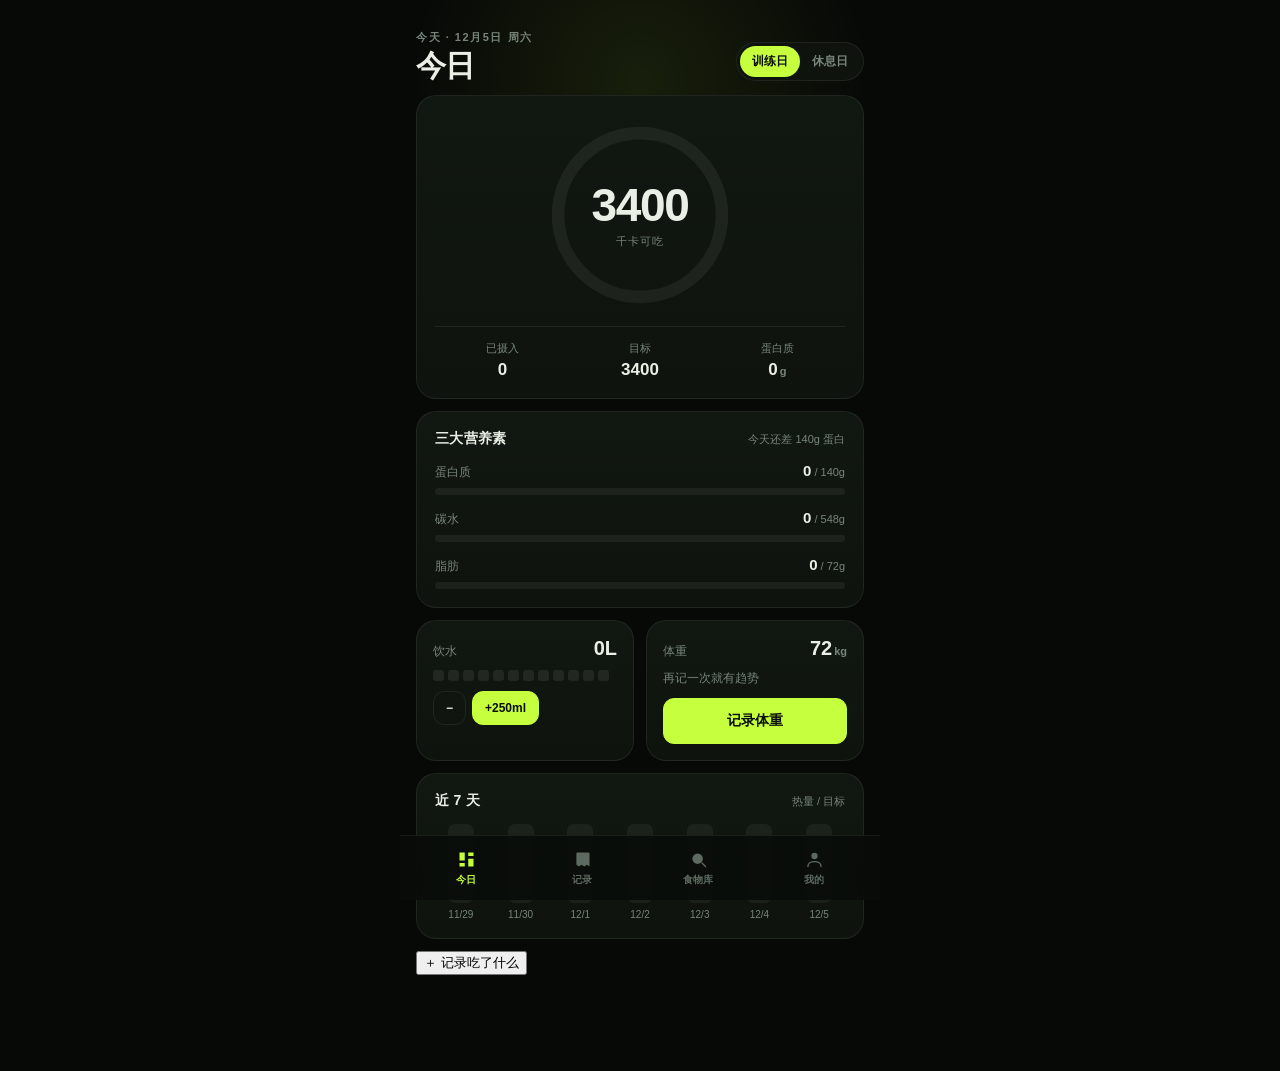
==== index.html @ b550c33a "feat: 饮食模块 v1（本地存储、热量环、食物库、记录、目标、备份）" ====
<!DOCTYPE html>
<html lang="zh-CN">
<head>
<meta charset="utf-8">
<meta name="viewport" content="width=device-width,initial-scale=1,viewport-fit=cover,maximum-scale=1,user-scalable=no">
<meta name="theme-color" content="#0A0C0A">
<meta name="apple-mobile-web-app-capable" content="yes">
<meta name="apple-mobile-web-app-status-bar-style" content="black-translucent">
<meta name="apple-mobile-web-app-title" content="成长系统">
<meta name="format-detection" content="telephone=no">
<title>成长系统 · 饮食</title>
<link rel="manifest" href="manifest.webmanifest">
<link rel="apple-touch-icon" href="icon-192.png">
<link rel="stylesheet" href="styles.css">
</head>
<body>
<div class="app">
  <main id="view" class="view"></main>

  <nav class="tabbar" id="tabbar">
    <button class="tab" data-tab="today">
      <svg viewBox="0 0 24 24"><path d="M4 13h6V4H4v9Zm0 7h6v-4H4v4Zm10 0h6v-9h-6v9Zm0-16v4h6V4h-6Z"/></svg>
      <span>今日</span>
    </button>
    <button class="tab" data-tab="log">
      <svg viewBox="0 0 24 24"><path d="M5 4h14a1 1 0 0 1 1 1v15l-3-2-3 2-3-2-3 2-3-2V5a1 1 0 0 1 1-1Z"/><path d="M8 8h8M8 12h8M8 16h4" class="ln"/></svg>
      <span>记录</span>
    </button>
    <button class="tab" data-tab="foods">
      <svg viewBox="0 0 24 24"><circle cx="11" cy="11" r="6"/><path d="m16 16 4 4" class="ln"/></svg>
      <span>食物库</span>
    </button>
    <button class="tab" data-tab="me">
      <svg viewBox="0 0 24 24"><circle cx="12" cy="8" r="3.6"/><path d="M4.5 20c0-3.6 3.4-5.6 7.5-5.6s7.5 2 7.5 5.6" class="ln"/></svg>
      <span>我的</span>
    </button>
  </nav>
</div>

<div class="sheet-mask" id="mask" hidden></div>
<div class="sheet" id="sheet" hidden></div>
<div class="toast" id="toast" hidden></div>

<script src="foods.js"></script>
<script src="app.js"></script>
</body>
</html>
---- styles.css ----
:root {
  --bg: #070907;
  --bg2: #0C100C;
  --card: #111711;
  --card2: #0E130E;
  --line: rgba(255, 255, 255, 0.07);
  --lime: #C6FF3D;
  --lime-dim: rgba(198, 255, 61, 0.14);
  --blue: #4DA6FF;
  --orange: #FF7A45;
  --text: #E9EFE4;
  --dim: #78857A;
  --radius: 20px;
}

* { box-sizing: border-box; -webkit-tap-highlight-color: transparent; }

html, body {
  margin: 0;
  padding: 0;
  background: var(--bg);
  color: var(--text);
  font-family: -apple-system, BlinkMacSystemFont, "PingFang SC", "HarmonyOS Sans SC", "Microsoft YaHei", sans-serif;
  -webkit-font-smoothing: antialiased;
  overscroll-behavior-y: none;
  overflow-x: hidden;
}

body::before {
  content: "";
  position: fixed;
  top: -20%;
  left: 50%;
  width: 520px;
  height: 520px;
  transform: translateX(-50%);
  background: radial-gradient(circle, rgba(198, 255, 61, 0.09), transparent 65%);
  pointer-events: none;
  z-index: 0;
}

.app {
  max-width: 480px;
  margin: 0 auto;
  padding: 0 16px calc(96px + env(safe-area-inset-bottom));
  position: relative;
  z-index: 1;
}

/* ---------- 顶栏 ---------- */
.topbar {
  display: flex;
  align-items: flex-end;
  justify-content: space-between;
  gap: 12px;
  padding: calc(22px + env(safe-area-inset-top)) 0 14px;
}

.eyebrow {
  font-size: 11px;
  letter-spacing: 0.14em;
  color: var(--dim);
  margin-bottom: 6px;
  font-weight: 600;
}

.topbar h1 {
  margin: 0;
  font-size: 30px;
  font-weight: 800;
  letter-spacing: -0.02em;
  line-height: 1;
}

.seg {
  display: flex;
  background: var(--card2);
  border: 1px solid var(--line);
  border-radius: 999px;
  padding: 3px;
}

.seg button {
  border: 0;
  background: transparent;
  color: var(--dim);
  font-size: 12px;
  font-weight: 700;
  padding: 7px 12px;
  border-radius: 999px;
  font-family: inherit;
}

.seg button.on {
  background: var(--lime);
  color: #0A0D0A;
}

.datenav { display: flex; gap: 6px; }

.datenav button {
  width: 34px;
  height: 34px;
  border-radius: 12px;
  border: 1px solid var(--line);
  background: var(--card2);
  color: var(--text);
  font-size: 15px;
  font-family: inherit;
}

/* ---------- 卡片 ---------- */
.card {
  background: linear-gradient(180deg, var(--card), var(--card2));
  border: 1px solid var(--line);
  border-radius: var(--radius);
  padding: 18px;
  margin-bottom: 12px;
}

.card-head {
  display: flex;
  align-items: baseline;
  justify-content: space-between;
  margin-bottom: 14px;
}

.card-head h2 {
  margin: 0;
  font-size: 14px;
  font-weight: 700;
  letter-spacing: 0.02em;
}

.hint { font-size: 11px; color: var(--dim); }

/* ---------- 热量环 ---------- */
.hero { padding: 8px 18px 18px; }

.ring-wrap {
  position: relative;
  width: 210px;
  height: 210px;
  margin: 6px auto 4px;
}

.ring { width: 100%; height: 100%; transform: rotate(-90deg); }

.ring-bg {
  fill: none;
  stroke: rgba(255, 255, 255, 0.06);
  stroke-width: 12;
}

.ring-fg {
  fill: none;
  stroke: var(--lime);
  stroke-width: 12;
  stroke-linecap: round;
  transition: stroke-dashoffset 0.7s cubic-bezier(0.2, 0.8, 0.2, 1);
  filter: drop-shadow(0 0 10px rgba(198, 255, 61, 0.35));
}

.ring-fg.over { stroke: var(--orange); filter: drop-shadow(0 0 10px rgba(255, 122, 69, 0.35)); }

.ring-center {
  position: absolute;
  inset: 0;
  display: flex;
  flex-direction: column;
  align-items: center;
  justify-content: center;
}

.ring-num {
  font-size: 46px;
  font-weight: 800;
  letter-spacing: -0.03em;
  line-height: 1;
  font-variant-numeric: tabular-nums;
}

.ring-label {
  font-size: 11px;
  color: var(--dim);
  margin-top: 6px;
  letter-spacing: 0.08em;
}

.hero-meta {
  display: flex;
  justify-content: space-around;
  border-top: 1px solid var(--line);
  padding-top: 14px;
  margin-top: 6px;
}

.hero-meta > div { text-align: center; }

.hero-meta span {
  display: block;
  font-size: 11px;
  color: var(--dim);
  margin-bottom: 4px;
}

.hero-meta b {
  font-size: 17px;
  font-weight: 700;
  font-variant-numeric: tabular-nums;
}

.hero-meta i { font-style: normal; font-size: 11px; color: var(--dim); margin-left: 2px; }

/* ---------- 营养素条 ---------- */
.macro { margin-bottom: 14px; }
.macro:last-child { margin-bottom: 0; }

.macro-top {
  display: flex;
  justify-content: space-between;
  align-items: baseline;
  margin-bottom: 7px;
}

.macro-name { font-size: 12px; color: var(--dim); }

.macro-val b { font-size: 15px; font-variant-numeric: tabular-nums; }
.macro-val i { font-style: normal; font-size: 11px; color: var(--dim); margin-left: 3px; }

.track {
  height: 7px;
  border-radius: 999px;
  background: rgba(255, 255, 255, 0.06);
  overflow: hidden;
}

.track span {
  display: block;
  height: 100%;
  border-radius: 999px;
  transition: width 0.6s cubic-bezier(0.2, 0.8, 0.2, 1);
}

/* ---------- 双列小卡 ---------- */
.grid2 {
  display: grid;
  grid-template-columns: 1fr 1fr;
  gap: 12px;
  margin-bottom: 12px;
}

.mini { margin-bottom: 0; padding: 16px; }

.mini-head {
  display: flex;
  align-items: baseline;
  justify-content: space-between;
  margin-bottom: 10px;
}

.mini-head span { font-size: 12px; color: var(--dim); }
.mini-head b { font-size: 20px; font-weight: 800; font-variant-numeric: tabular-nums; }
.mini-head i { font-style: normal; font-size: 11px; color: var(--dim); margin-left: 2px; }

.cups { display: flex; flex-wrap: wrap; gap: 4px; margin-bottom: 10px; }

.cup {
  width: 11px;
  height: 11px;
  border-radius: 3px;
  background: rgba(255, 255, 255, 0.08);
}

.cup.on { background: var(--blue); box-shadow: 0 0 8px rgba(77, 166, 255, 0.5); }

.mini-sub { font-size: 12px; margin-bottom: 10px; min-height: 18px; }
.mini-sub .up { color: var(--lime); }
.mini-sub .down { color: var(--orange); }
.dim { color: var(--dim); }

.mini-actions { display: flex; gap: 6px; }

.ghost, .solid {
  border-radius: 11px;
  font-family: inherit;
  font-size: 12px;
  font-weight: 700;
  padding: 9px 12px;
  border: 1px solid var(--line);
  background: transparent;
  color: var(--text);
}

.solid { background: var(--lime); color: #0A0D0A; border-color: var(--lime); }
.solid.full { width: 100%; padding: 13px; font-size: 14px; }
.solid.big { padding: 16px; font-size: 15px; margin-top: 14px; }
.ghost.small { font-size: 11px; padding: 7px 10px; }
.ghost:active, .solid:active { opacity: 0.7; }

/* ---------- 7 天柱 ---------- */
.bars {
  display: flex;
  align-items: flex-end;
  justify-content: space-between;
  height: 96px;
  gap: 8px;
}

.barcol { flex: 1; display: flex; flex-direction: column; align-items: center; height: 100%; }

.barcol-track {
  flex: 1;
  width: 100%;
  max-width: 26px;
  background: rgba(255, 255, 255, 0.05);
  border-radius: 7px;
  display: flex;
  align-items: flex-end;
  overflow: hidden;
}

.barcol-track span {
  width: 100%;
  background: linear-gradient(180deg, var(--lime), rgba(198, 255, 61, 0.35));
  border-radius: 7px;
}

.barcol-lb { font-size: 10px; color: var(--dim); margin-top: 6px; }

/* ---------- 记录 ---------- */
.strip {
  display: flex;
  background: var(--card2);
  border: 1px solid var(--line);
  border-radius: 16px;
  padding: 12px 0;
  margin-bottom: 12px;
}

.strip > div { flex: 1; text-align: center; border-right: 1px solid var(--line); }
.strip > div:last-child { border: 0; }
.strip span { display: block; font-size: 10px; color: var(--dim); margin-bottom: 4px; letter-spacing: 0.06em; }
.strip b { font-size: 15px; font-weight: 700; font-variant-numeric: tabular-nums; }
.strip i { font-style: normal; font-size: 10px; color: var(--dim); margin-left: 2px; }

.meal { padding: 16px; }

.meal-head {
  display: flex;
  align-items: center;
  justify-content: space-between;
  margin-bottom: 10px;
}

.meal-t { font-size: 14px; font-weight: 700; display: flex; align-items: center; gap: 8px; }

.micon {
  width: 24px;
  height: 24px;
  display: grid;
  place-items: center;
  border-radius: 8px;
  background: var(--lime-dim);
  color: var(--lime);
  font-size: 12px;
}

.meal-k { font-size: 11px; color: var(--dim); }
.meal-k b { color: var(--text); font-size: 14px; font-variant-numeric: tabular-nums; }
.meal-k i { font-style: normal; margin-left: 6px; }

.items { list-style: none; margin: 0 0 8px; padding: 0; }

.items li {
  display: grid;
  grid-template-columns: 1fr auto 22px;
  align-items: center;
  gap: 8px;
  padding: 9px 0;
  border-top: 1px solid var(--line);
}

.it-name { font-size: 13px; display: flex; align-items: center; gap: 6px; }
.it-num { font-size: 11px; color: var(--dim); font-variant-numeric: tabular-nums; }

.tag {
  font-style: normal;
  font-size: 9px;
  padding: 2px 5px;
  border-radius: 5px;
  background: rgba(255, 122, 69, 0.16);
  color: var(--orange);
}

.del {
  width: 22px;
  height: 22px;
  border-radius: 7px;
  border: 1px solid var(--line);
  background: transparent;
  color: var(--dim);
  font-size: 13px;
  line-height: 1;
  padding: 0;
}

.empty { font-size: 12px; color: var(--dim); padding: 6px 0 10px; }
.empty.big { text-align: center; padding: 40px 0; line-height: 1.9; font-size: 13px; }

.add-row {
  width: 100%;
  border: 1px dashed rgba(198, 255, 61, 0.28);
  background: transparent;
  color: var(--lime);
  border-radius: 12px;
  padding: 11px;
  font-size: 12px;
  font-weight: 700;
  font-family: inherit;
}

/* ---------- 食物库 ---------- */
.search { margin-bottom: 10px; }

.search input {
  width: 100%;
  border: 1px solid var(--line);
  background: var(--card2);
  border-radius: 13px;
  padding: 13px 15px;
  color: var(--text);
  font-size: 16px;
  font-family: inherit;
  outline: none;
}

.search input::placeholder { color: #55605A; }
.search input:focus { border-color: rgba(198, 255, 61, 0.4); }

.chips { display: flex; gap: 6px; overflow-x: auto; padding-bottom: 4px; margin-bottom: 12px; scrollbar-width: none; }
.chips::-webkit-scrollbar { display: none; }

.chip {
  flex: 0 0 auto;
  border: 1px solid var(--line);
  background: var(--card2);
  color: var(--dim);
  border-radius: 999px;
  padding: 7px 13px;
  font-size: 12px;
  font-weight: 600;
  font-family: inherit;
  white-space: nowrap;
}

.chip.on { background: var(--lime-dim); color: var(--lime); border-color: rgba(198, 255, 61, 0.35); }

.flist { display: flex; flex-direction: column; gap: 8px; }

.frow {
  display: flex;
  align-items: center;
  justify-content: space-between;
  gap: 12px;
  width: 100%;
  text-align: left;
  background: linear-gradient(180deg, var(--card), var(--card2));
  border: 1px solid var(--line);
  border-radius: 15px;
  padding: 13px 15px;
  font-family: inherit;
  color: var(--text);
}

.fname { font-size: 14px; font-weight: 600; display: flex; align-items: center; gap: 6px; }
.fsub { font-size: 10px; color: var(--dim); margin-top: 3px; }

.frow-r { text-align: right; }
.frow-r b { font-size: 17px; font-weight: 800; font-variant-numeric: tabular-nums; }
.frow-r span { font-size: 9px; color: var(--dim); margin-left: 2px; }
.frow-r i { display: block; font-style: normal; font-size: 10px; color: var(--lime); margin-top: 2px; }

/* ---------- 我的 ---------- */
.form { display: flex; flex-direction: column; }
.form.tight { margin: 6px 0; }

.frow-in {
  display: flex;
  align-items: center;
  gap: 10px;
  padding: 11px 0;
  border-bottom: 1px solid var(--line);
}

.frow-in:last-child { border-bottom: 0; }
.frow-in > span { font-size: 13px; color: var(--dim); width: 68px; flex: 0 0 auto; }

.frow-in input {
  flex: 1;
  min-width: 0;
  border: 0;
  background: transparent;
  color: var(--text);
  font-size: 16px;
  font-family: inherit;
  text-align: right;
  outline: none;
  font-variant-numeric: tabular-nums;
}

.frow-in i { font-style: normal; font-size: 11px; color: var(--dim); width: 26px; }

.avoid { margin-top: 14px; }
.avoid-t { font-size: 12px; color: var(--dim); margin-bottom: 8px; }

.tgt { margin-bottom: 14px; }
.tgt-h { font-size: 12px; color: var(--lime); font-weight: 700; margin-bottom: 8px; }

.tgt-grid { display: grid; grid-template-columns: 1fr 1fr; gap: 8px; }

.tgt-in {
  display: flex;
  align-items: center;
  gap: 6px;
  background: rgba(255, 255, 255, 0.03);
  border-radius: 11px;
  padding: 9px 11px;
}

.tgt-in span { font-size: 10px; color: var(--dim); flex: 0 0 auto; }

.tgt-in input {
  flex: 1;
  min-width: 0;
  border: 0;
  background: transparent;
  color: var(--text);
  font-size: 16px;
  font-weight: 700;
  font-family: inherit;
  text-align: right;
  outline: none;
  font-variant-numeric: tabular-nums;
}

.tgt-in i { font-style: normal; font-size: 9px; color: var(--dim); }

.note { font-size: 11px; color: var(--dim); line-height: 1.75; margin: 10px 0 0; }

.btns { display: flex; gap: 8px; }
.btns button { flex: 1; }

.foot { text-align: center; font-size: 11px; color: #4A5450; line-height: 1.9; padding: 20px 0 10px; }

/* ---------- 底部导航 ---------- */
.tabbar {
  position: fixed;
  left: 50%;
  bottom: 0;
  transform: translateX(-50%);
  width: 100%;
  max-width: 480px;
  display: flex;
  padding: 6px 8px calc(6px + env(safe-area-inset-bottom));
  background: rgba(9, 12, 9, 0.86);
  backdrop-filter: blur(18px);
  -webkit-backdrop-filter: blur(18px);
  border-top: 1px solid var(--line);
  z-index: 40;
}

.tab {
  flex: 1;
  border: 0;
  background: transparent;
  color: #5D6A60;
  display: flex;
  flex-direction: column;
  align-items: center;
  gap: 3px;
  padding: 7px 0;
  font-family: inherit;
  font-size: 10px;
  font-weight: 600;
  border-radius: 12px;
}

.tab svg { width: 21px; height: 21px; fill: currentColor; }
.tab svg .ln { fill: none; stroke: currentColor; stroke-width: 1.6; stroke-linecap: round; }
.tab.on { color: var(--lime); }

/* ---------- 弹层 ---------- */
.sheet-mask {
  position: fixed;
  inset: 0;
  background: rgba(0, 0, 0, 0.6);
  backdrop-filter: blur(3px);
  z-index: 50;
}

.sheet {
  position: fixed;
  left: 50%;
  bottom: 0;
  transform: translate(-50%, 100%);
  width: 100%;
  max-width: 480px;
  max-height: 86vh;
  overflow-y: auto;
  background: #0E130E;
  border-radius: 24px 24px 0 0;
  border-top: 1px solid rgba(198, 255, 61, 0.16);
  padding: 10px 20px calc(24px + env(safe-area-inset-bottom));
  z-index: 60;
  transition: transform 0.26s cubic-bezier(0.32, 0.72, 0, 1);
}

.sheet.show { transform: translate(-50%, 0); }

.sh-grab {
  width: 38px;
  height: 4px;
  border-radius: 999px;
  background: rgba(255, 255, 255, 0.15);
  margin: 2px auto 14px;
}

.sh-head { display: flex; align-items: flex-start; justify-content: space-between; margin-bottom: 14px; }
.sh-name { font-size: 19px; font-weight: 800; letter-spacing: -0.01em; }
.sh-sub { font-size: 11px; color: var(--dim); margin-top: 4px; }

.sh-close {
  width: 30px;
  height: 30px;
  border-radius: 10px;
  border: 1px solid var(--line);
  background: transparent;
  color: var(--dim);
  font-size: 16px;
  line-height: 1;
  padding: 0;
  flex: 0 0 auto;
}

.sh-units, .sh-meals { display: flex; flex-wrap: wrap; gap: 7px; margin-bottom: 12px; }

.sh-grams {
  display: flex;
  align-items: center;
  gap: 8px;
  background: rgba(255, 255, 255, 0.04);
  border-radius: 14px;
  padding: 8px 16px;
  margin-bottom: 10px;
}

.sh-grams input {
  flex: 1;
  border: 0;
  background: transparent;
  color: var(--lime);
  font-size: 30px;
  font-weight: 800;
  font-family: inherit;
  outline: none;
  font-variant-numeric: tabular-nums;
  width: 100%;
}

.sh-grams span { font-size: 12px; color: var(--dim); }

.sh-kcal {
  font-size: 13px;
  color: var(--dim);
  text-align: center;
  margin-bottom: 16px;
}

.sh-kcal b { color: var(--text); font-size: 18px; font-weight: 800; font-variant-numeric: tabular-nums; }

/* ---------- 提示 ---------- */
.toast {
  position: fixed;
  left: 50%;
  bottom: calc(88px + env(safe-area-inset-bottom));
  transform: translateX(-50%) translateY(8px);
  background: rgba(198, 255, 61, 0.95);
  color: #0A0D0A;
  font-size: 12px;
  font-weight: 700;
  padding: 10px 18px;
  border-radius: 999px;
  opacity: 0;
  transition: all 0.2s ease;
  z-index: 80;
  white-space: nowrap;
}

.toast.show { opacity: 1; transform: translateX(-50%) translateY(0); }

@media (min-width: 520px) {
  .app { padding-top: 8px; }
}
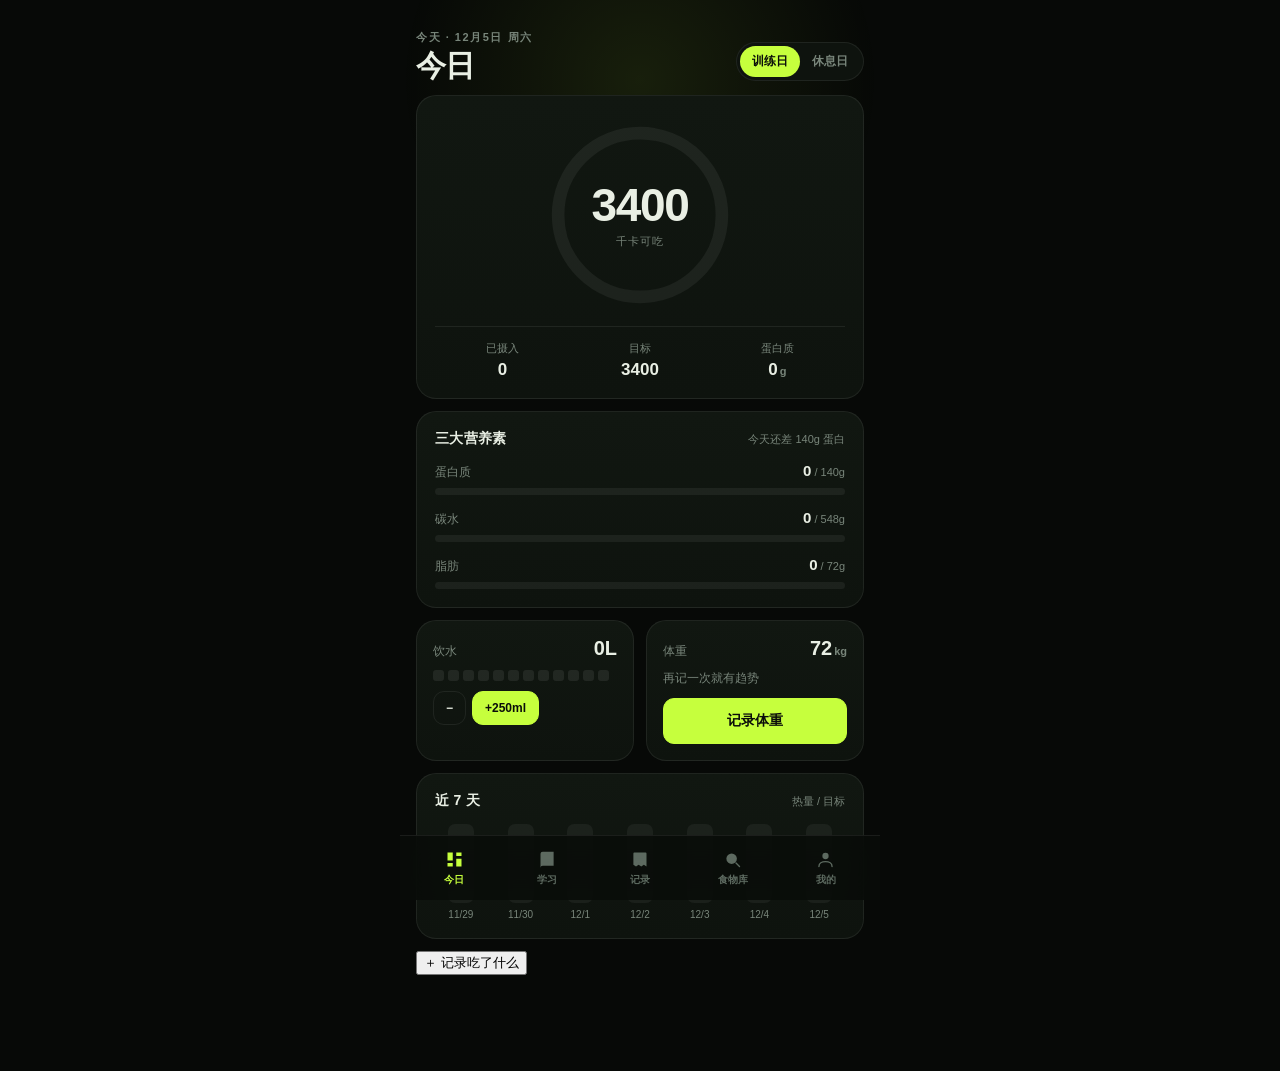
==== commit 108f55d3: "feat: add study module (words / reading / output) with AI correction handoff" ====
--- a/index.html
+++ b/index.html
@@ -8,7 +8,7 @@
 <meta name="apple-mobile-web-app-status-bar-style" content="black-translucent">
 <meta name="apple-mobile-web-app-title" content="成长系统">
 <meta name="format-detection" content="telephone=no">
-<title>成长系统 · 饮食</title>
+<title>成长系统</title>
 <link rel="manifest" href="manifest.webmanifest">
 <link rel="apple-touch-icon" href="icon-192.png">
 <link rel="stylesheet" href="styles.css">
@@ -21,6 +21,10 @@
     <button class="tab" data-tab="today">
       <svg viewBox="0 0 24 24"><path d="M4 13h6V4H4v9Zm0 7h6v-4H4v4Zm10 0h6v-9h-6v9Zm0-16v4h6V4h-6Z"/></svg>
       <span>今日</span>
+    </button>
+    <button class="tab" data-tab="study">
+      <svg viewBox="0 0 24 24"><path d="M4 5.5A2.5 2.5 0 0 1 6.5 3H19v16H6.5A2.5 2.5 0 0 0 4 21.5v-16Z"/><path d="M8 7h7M8 11h7M8 15h4" class="ln"/></svg>
+      <span>学习</span>
     </button>
     <button class="tab" data-tab="log">
       <svg viewBox="0 0 24 24"><path d="M5 4h14a1 1 0 0 1 1 1v15l-3-2-3 2-3-2-3 2-3-2V5a1 1 0 0 1 1-1Z"/><path d="M8 8h8M8 12h8M8 16h4" class="ln"/></svg>
--- a/styles.css
+++ b/styles.css
@@ -702,3 +702,118 @@
 @media (min-width: 520px) {
   .app { padding-top: 8px; }
 }
+
+/* ---------- 学习 ---------- */
+.steps { display: flex; flex-direction: column; gap: 2px; }
+
+.steprow {
+  display: flex;
+  align-items: center;
+  gap: 10px;
+  padding: 10px 0;
+  border-bottom: 1px solid var(--line);
+}
+.steprow:last-child { border-bottom: 0; }
+
+.dot {
+  width: 8px;
+  height: 8px;
+  border-radius: 50%;
+  background: rgba(255, 255, 255, 0.12);
+  flex: 0 0 auto;
+}
+.dot.on { background: var(--lime); box-shadow: 0 0 10px rgba(198, 255, 61, 0.6); }
+
+.stepn { font-size: 13px; font-weight: 600; }
+.stepv { margin-left: auto; font-size: 12px; color: var(--dim); font-variant-numeric: tabular-nums; }
+
+.idx {
+  display: inline-flex;
+  align-items: center;
+  justify-content: center;
+  width: 18px;
+  height: 18px;
+  margin-right: 7px;
+  border-radius: 6px;
+  background: var(--lime-dim);
+  color: var(--lime);
+  font-size: 11px;
+  font-style: normal;
+  font-weight: 800;
+  vertical-align: 1px;
+}
+
+.words-row { display: flex; align-items: center; gap: 8px; }
+.words-row input {
+  flex: 1;
+  min-width: 0;
+  background: rgba(255, 255, 255, 0.04);
+  border: 1px solid var(--line);
+  border-radius: 14px;
+  color: var(--lime);
+  font-family: inherit;
+  font-size: 26px;
+  font-weight: 800;
+  text-align: center;
+  padding: 8px 0;
+  outline: none;
+  font-variant-numeric: tabular-nums;
+}
+.sq {
+  flex: 0 0 auto;
+  width: 56px;
+  height: 44px;
+  font-variant-numeric: tabular-nums;
+}
+
+.ta {
+  width: 100%;
+  margin-top: 12px;
+  background: rgba(255, 255, 255, 0.04);
+  border: 1px solid var(--line);
+  border-radius: 14px;
+  color: var(--text);
+  font-family: inherit;
+  font-size: 13px;
+  line-height: 1.7;
+  padding: 11px 13px;
+  outline: none;
+  resize: vertical;
+}
+.ta:focus { border-color: rgba(198, 255, 61, 0.35); }
+.ta::placeholder { color: #4E5A51; }
+
+.btns { display: flex; gap: 8px; margin-top: 12px; }
+.btns button { flex: 1; }
+
+.aibox {
+  margin-top: 12px;
+  padding: 12px;
+  border: 1px solid rgba(198, 255, 61, 0.16);
+  border-radius: 16px;
+  background: rgba(198, 255, 61, 0.04);
+}
+.aibox-h {
+  display: flex;
+  align-items: center;
+  justify-content: space-between;
+  font-size: 11px;
+  color: var(--dim);
+  letter-spacing: 0.04em;
+}
+.aibox .ta { margin-top: 8px; background: rgba(0, 0, 0, 0.25); }
+
+.linkbtn {
+  background: transparent;
+  border: 0;
+  color: var(--lime);
+  font-family: inherit;
+  font-size: 11px;
+  font-weight: 700;
+  padding: 2px 0;
+}
+
+.stepitem { padding: 11px 0; border-bottom: 1px solid var(--line); }
+.stepitem:last-child { border-bottom: 0; padding-bottom: 0; }
+.stept { font-size: 13px; font-weight: 700; margin-bottom: 4px; }
+.stepd { font-size: 11px; color: var(--dim); line-height: 1.75; }
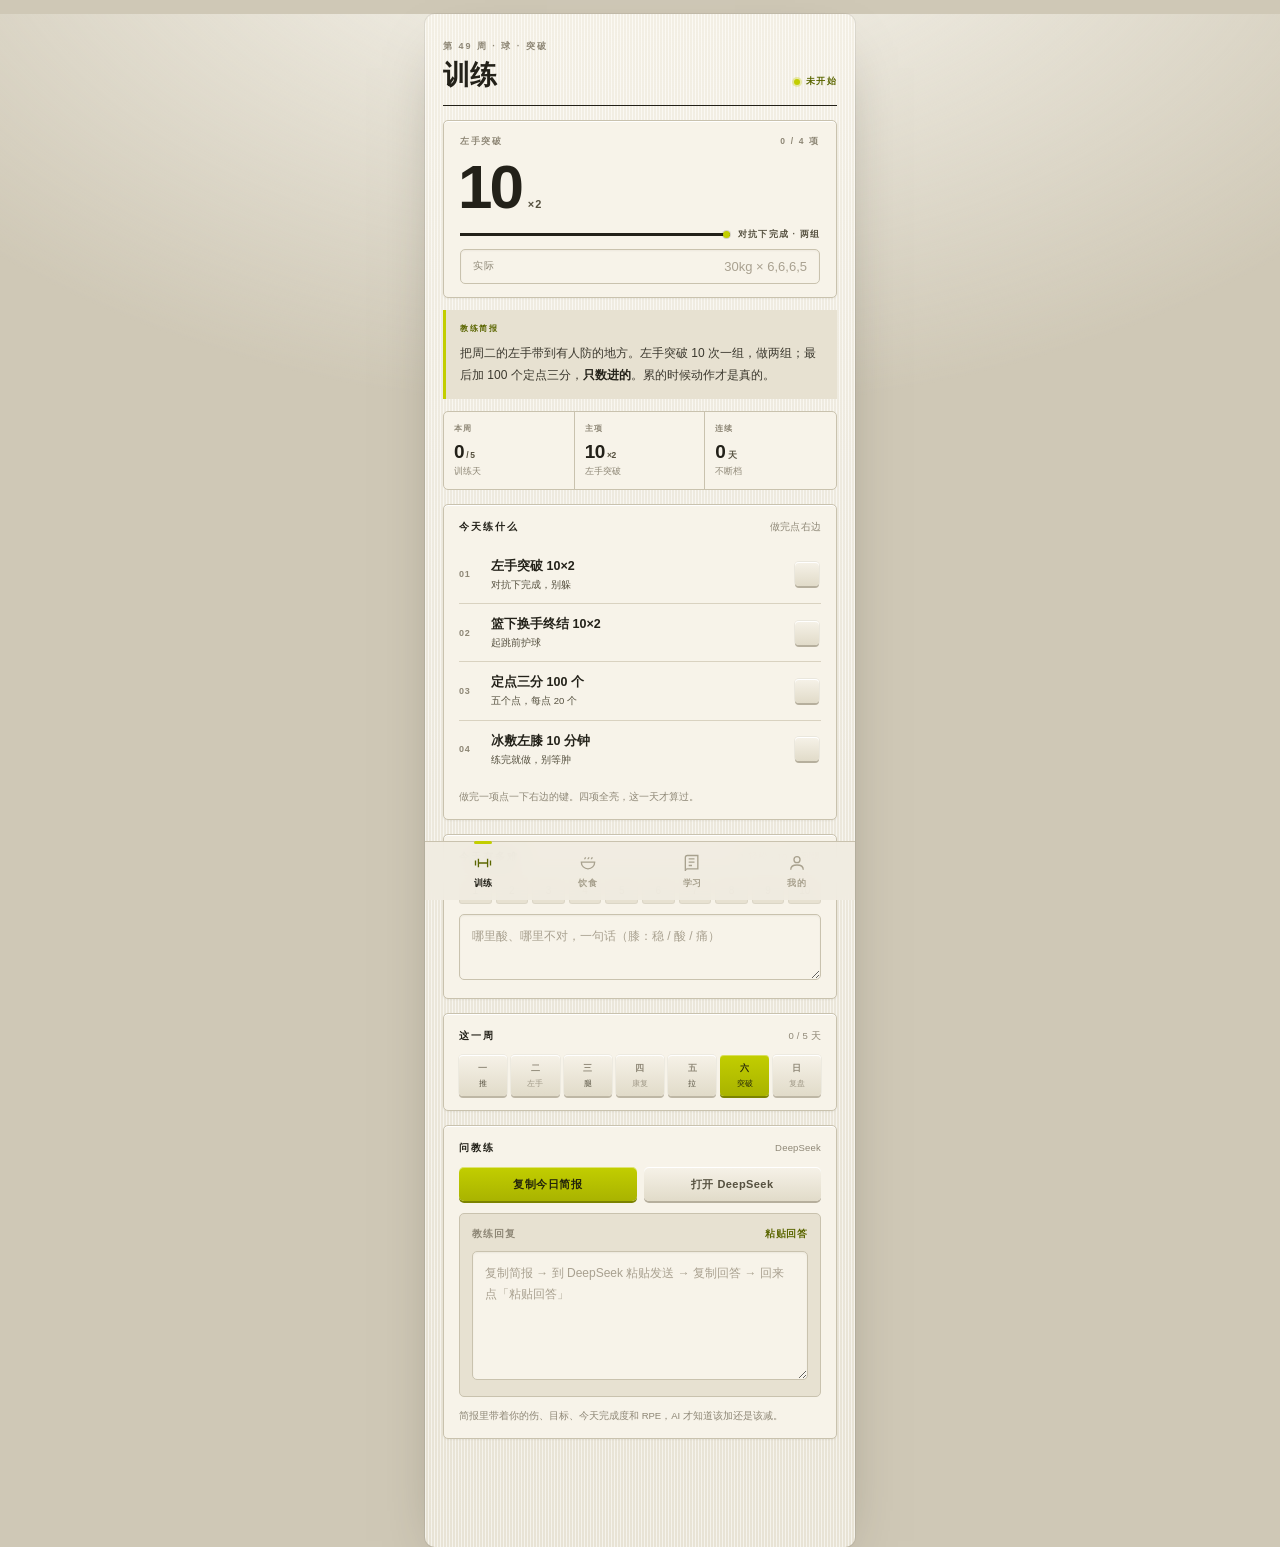
==== commit 1ab327ce: "feat: 重做为仪器设计系统，新增训练模块（四 Tab）" ====
--- a/index.html
+++ b/index.html
@@ -3,9 +3,9 @@
 <head>
 <meta charset="utf-8">
 <meta name="viewport" content="width=device-width,initial-scale=1,viewport-fit=cover,maximum-scale=1,user-scalable=no">
-<meta name="theme-color" content="#0A0C0A">
+<meta name="theme-color" content="#F1EDE2">
 <meta name="apple-mobile-web-app-capable" content="yes">
-<meta name="apple-mobile-web-app-status-bar-style" content="black-translucent">
+<meta name="apple-mobile-web-app-status-bar-style" content="default">
 <meta name="apple-mobile-web-app-title" content="成长系统">
 <meta name="format-detection" content="telephone=no">
 <title>成长系统</title>
@@ -18,32 +18,28 @@
   <main id="view" class="view"></main>
 
   <nav class="tabbar" id="tabbar">
+    <button class="tab" data-tab="train">
+      <svg viewBox="0 0 24 24"><path d="M3 9v6M6.5 7v10M17.5 7v10M21 9v6M6.5 12h11"/></svg>
+      <span>训练</span>
+    </button>
     <button class="tab" data-tab="today">
-      <svg viewBox="0 0 24 24"><path d="M4 13h6V4H4v9Zm0 7h6v-4H4v4Zm10 0h6v-9h-6v9Zm0-16v4h6V4h-6Z"/></svg>
-      <span>今日</span>
+      <svg viewBox="0 0 24 24"><path d="M4 11h16a8 8 0 0 1-16 0Z"/><path d="M8 7.5c0-1 1-1.4 1-2.5M12 7.5c0-1 1-1.4 1-2.5M16 7.5c0-1 1-1.4 1-2.5"/></svg>
+      <span>饮食</span>
     </button>
     <button class="tab" data-tab="study">
-      <svg viewBox="0 0 24 24"><path d="M4 5.5A2.5 2.5 0 0 1 6.5 3H19v16H6.5A2.5 2.5 0 0 0 4 21.5v-16Z"/><path d="M8 7h7M8 11h7M8 15h4" class="ln"/></svg>
+      <svg viewBox="0 0 24 24"><path d="M4 5.5A2.5 2.5 0 0 1 6.5 3H19v16H6.5A2.5 2.5 0 0 0 4 21.5v-16Z"/><path d="M8 7h7M8 11h7M8 15h4"/></svg>
       <span>学习</span>
     </button>
-    <button class="tab" data-tab="log">
-      <svg viewBox="0 0 24 24"><path d="M5 4h14a1 1 0 0 1 1 1v15l-3-2-3 2-3-2-3 2-3-2V5a1 1 0 0 1 1-1Z"/><path d="M8 8h8M8 12h8M8 16h4" class="ln"/></svg>
-      <span>记录</span>
-    </button>
-    <button class="tab" data-tab="foods">
-      <svg viewBox="0 0 24 24"><circle cx="11" cy="11" r="6"/><path d="m16 16 4 4" class="ln"/></svg>
-      <span>食物库</span>
-    </button>
     <button class="tab" data-tab="me">
-      <svg viewBox="0 0 24 24"><circle cx="12" cy="8" r="3.6"/><path d="M4.5 20c0-3.6 3.4-5.6 7.5-5.6s7.5 2 7.5 5.6" class="ln"/></svg>
+      <svg viewBox="0 0 24 24"><circle cx="12" cy="8" r="3.6"/><path d="M4.5 20c0-3.6 3.4-5.6 7.5-5.6s7.5 2 7.5 5.6"/></svg>
       <span>我的</span>
     </button>
   </nav>
 </div>
 
-<div class="sheet-mask" id="mask" hidden></div>
+<div class="mask" id="mask" hidden></div>
 <div class="sheet" id="sheet" hidden></div>
-<div class="toast" id="toast" hidden></div>
+<div id="toast"></div>
 
 <script src="foods.js"></script>
 <script src="app.js"></script>
--- a/styles.css
+++ b/styles.css
@@ -1,819 +1,800 @@
+/* 成长系统 v2 · 设计系统：仪器（Braun / Dieter Rams） */
 :root {
-  --bg: #070907;
-  --bg2: #0C100C;
-  --card: #111711;
-  --card2: #0E130E;
-  --line: rgba(255, 255, 255, 0.07);
-  --lime: #C6FF3D;
-  --lime-dim: rgba(198, 255, 61, 0.14);
-  --blue: #4DA6FF;
-  --orange: #FF7A45;
-  --text: #E9EFE4;
-  --dim: #78857A;
-  --radius: 20px;
-}
-
-* { box-sizing: border-box; -webkit-tap-highlight-color: transparent; }
-
-html, body {
-  margin: 0;
-  padding: 0;
-  background: var(--bg);
-  color: var(--text);
-  font-family: -apple-system, BlinkMacSystemFont, "PingFang SC", "HarmonyOS Sans SC", "Microsoft YaHei", sans-serif;
+  --bg: #DED8C8;
+  --screen: #F1EDE2;
+  --panel: #F7F3E9;
+  --panel-2: #E7E1D1;
+  --panel-3: #DDD6C3;
+  --ink: #232119;
+  --ink-2: #55503F;
+  --dim: #8E8776;
+  --rule: #C9C2AE;
+  --rule-2: #D9D2C0;
+  --volt: #C2CE00;
+  --volt-2: #A9B300;
+  --volt-dark: #7C8300;
+  --volt-ink: #5B6600;
+  --volt-soft: #E6E7C4;
+  --rust: #B4462A;
+  --ok: #5B6600;
+  --r-sm: 5px;
+  --r-md: 8px;
+  --key: linear-gradient(#F6F2E8, #E1DBC9);
+  --key-on: linear-gradient(#C2CE00, #A9B300);
+  --mono: "SF Mono", "JetBrains Mono", Consolas, ui-monospace, monospace;
+  --sans: -apple-system, BlinkMacSystemFont, "PingFang SC", "HarmonyOS Sans SC", "Microsoft YaHei", "Helvetica Neue", Arial, sans-serif;
+}
+
+* { box-sizing: border-box; margin: 0; padding: 0; -webkit-tap-highlight-color: transparent; }
+
+html { background: #CFC8B6; }
+
+body {
+  font-family: var(--sans);
+  color: var(--ink);
+  background:
+    radial-gradient(120% 60% at 50% -10%, #FDFBF4 0%, rgba(253, 251, 244, 0) 60%),
+    #CFC8B6;
+  font-variant-numeric: tabular-nums;
   -webkit-font-smoothing: antialiased;
-  overscroll-behavior-y: none;
-  overflow-x: hidden;
-}
-
-body::before {
-  content: "";
-  position: fixed;
-  top: -20%;
-  left: 50%;
-  width: 520px;
-  height: 520px;
-  transform: translateX(-50%);
-  background: radial-gradient(circle, rgba(198, 255, 61, 0.09), transparent 65%);
-  pointer-events: none;
-  z-index: 0;
-}
+  min-height: 100dvh;
+}
+
+button, input, textarea, select { font-family: inherit; color: inherit; }
+button { border: 0; background: none; cursor: pointer; }
+svg { display: block; }
 
 .app {
-  max-width: 480px;
+  position: relative;
+  max-width: 430px;
   margin: 0 auto;
-  padding: 0 16px calc(96px + env(safe-area-inset-bottom));
-  position: relative;
-  z-index: 1;
-}
-
-/* ---------- 顶栏 ---------- */
+  min-height: 100dvh;
+  background:
+    repeating-linear-gradient(90deg, rgba(255, 255, 255, .5) 0 1px, rgba(0, 0, 0, .012) 1px 3px),
+    linear-gradient(180deg, #F6F2E7, var(--screen) 30%, #EBE6D8);
+  box-shadow: 0 0 0 1px rgba(0, 0, 0, .06), 0 24px 60px -30px rgba(50, 44, 30, .55);
+  padding: 0 18px 108px;
+}
+
+@media (min-width: 470px) {
+  .app { margin: 14px auto 0; border-radius: 10px; min-height: calc(100dvh - 28px); }
+}
+
+/* ---------------- 顶栏 ---------------- */
 .topbar {
   display: flex;
   align-items: flex-end;
   justify-content: space-between;
   gap: 12px;
-  padding: calc(22px + env(safe-area-inset-top)) 0 14px;
-}
-
+  padding: 26px 0 14px;
+  border-bottom: 1px solid var(--ink);
+}
+.topbar > div:first-child { min-width: 0; }
 .eyebrow {
-  font-size: 11px;
-  letter-spacing: 0.14em;
+  font-size: 9px;
+  letter-spacing: .22em;
   color: var(--dim);
-  margin-bottom: 6px;
   font-weight: 600;
-}
-
+  margin-bottom: 7px;
+}
 .topbar h1 {
-  margin: 0;
-  font-size: 30px;
-  font-weight: 800;
-  letter-spacing: -0.02em;
-  line-height: 1;
-}
-
-.seg {
-  display: flex;
-  background: var(--card2);
-  border: 1px solid var(--line);
-  border-radius: 999px;
-  padding: 3px;
-}
-
-.seg button {
-  border: 0;
-  background: transparent;
-  color: var(--dim);
-  font-size: 12px;
+  font-size: 27px;
+  line-height: 1.15;
+  letter-spacing: -.01em;
   font-weight: 700;
-  padding: 7px 12px;
-  border-radius: 999px;
-  font-family: inherit;
-}
-
-.seg button.on {
-  background: var(--lime);
-  color: #0A0D0A;
-}
-
-.datenav { display: flex; gap: 6px; }
-
-.datenav button {
-  width: 34px;
-  height: 34px;
-  border-radius: 12px;
-  border: 1px solid var(--line);
-  background: var(--card2);
-  color: var(--text);
-  font-size: 15px;
-  font-family: inherit;
-}
-
-/* ---------- 卡片 ---------- */
+}
+
+/* 状态灯 */
+.status {
+  display: inline-flex;
+  align-items: center;
+  gap: 6px;
+  flex: 0 0 auto;
+  padding-bottom: 3px;
+  font-size: 9px;
+  letter-spacing: .16em;
+  color: var(--volt-ink);
+  font-weight: 700;
+  white-space: nowrap;
+}
+.status::before {
+  content: "";
+  width: 6px; height: 6px;
+  border-radius: 50%;
+  background: var(--volt);
+  box-shadow: 0 0 0 2px rgba(194, 206, 0, .3);
+  animation: led 3s ease-in-out infinite;
+}
+@keyframes led { 0%, 100% { opacity: .45; } 50% { opacity: 1; } }
+
+/* ---------------- 卡片 ---------------- */
 .card {
-  background: linear-gradient(180deg, var(--card), var(--card2));
-  border: 1px solid var(--line);
-  border-radius: var(--radius);
-  padding: 18px;
-  margin-bottom: 12px;
-}
-
+  background: var(--panel);
+  border: 1px solid var(--rule);
+  border-radius: var(--r-sm);
+  padding: 15px 15px 14px;
+  margin-top: 14px;
+  box-shadow: inset 0 1px 0 #fff, 0 1px 2px rgba(48, 42, 28, .05);
+}
 .card-head {
   display: flex;
   align-items: baseline;
   justify-content: space-between;
-  margin-bottom: 14px;
-}
-
+  gap: 10px;
+  margin-bottom: 12px;
+}
 .card-head h2 {
-  margin: 0;
-  font-size: 14px;
+  font-size: 10px;
   font-weight: 700;
-  letter-spacing: 0.02em;
-}
-
-.hint { font-size: 11px; color: var(--dim); }
-
-/* ---------- 热量环 ---------- */
-.hero { padding: 8px 18px 18px; }
-
-.ring-wrap {
-  position: relative;
-  width: 210px;
-  height: 210px;
-  margin: 6px auto 4px;
-}
-
-.ring { width: 100%; height: 100%; transform: rotate(-90deg); }
-
-.ring-bg {
-  fill: none;
-  stroke: rgba(255, 255, 255, 0.06);
-  stroke-width: 12;
-}
-
+  letter-spacing: .2em;
+  text-transform: uppercase;
+  color: var(--ink);
+}
+.hint { font-size: 9.5px; color: var(--dim); letter-spacing: .02em; }
+.dim { color: var(--dim); }
+.up { color: var(--volt-ink); }
+.down { color: var(--rust); }
+
+.grid2 { display: grid; grid-template-columns: 1fr 1fr; gap: 12px; }
+
+/* ---------------- 读数环（饮食） ---------------- */
+.hero { display: flex; align-items: center; gap: 14px; padding: 16px 14px 15px; }
+.ring-wrap { position: relative; width: 128px; height: 128px; flex: 0 0 auto; }
+.ring { width: 128px; height: 128px; transform: rotate(-90deg); }
+.ring-bg { fill: none; stroke: var(--panel-3); stroke-width: 11; }
 .ring-fg {
   fill: none;
-  stroke: var(--lime);
-  stroke-width: 12;
-  stroke-linecap: round;
-  transition: stroke-dashoffset 0.7s cubic-bezier(0.2, 0.8, 0.2, 1);
-  filter: drop-shadow(0 0 10px rgba(198, 255, 61, 0.35));
-}
-
-.ring-fg.over { stroke: var(--orange); filter: drop-shadow(0 0 10px rgba(255, 122, 69, 0.35)); }
-
+  stroke: var(--volt);
+  stroke-width: 11;
+  stroke-linecap: butt;
+  transition: stroke-dashoffset .5s ease;
+  filter: drop-shadow(0 1px 1px rgba(90, 100, 0, .35));
+}
+.ring-fg.over { stroke: var(--rust); }
 .ring-center {
-  position: absolute;
-  inset: 0;
-  display: flex;
-  flex-direction: column;
-  align-items: center;
-  justify-content: center;
-}
-
+  position: absolute; inset: 0;
+  display: flex; flex-direction: column;
+  align-items: center; justify-content: center;
+  gap: 3px;
+}
 .ring-num {
-  font-size: 46px;
-  font-weight: 800;
-  letter-spacing: -0.03em;
+  font-size: 33px; font-weight: 700; letter-spacing: -.03em;
   line-height: 1;
-  font-variant-numeric: tabular-nums;
-}
-
-.ring-label {
-  font-size: 11px;
-  color: var(--dim);
-  margin-top: 6px;
-  letter-spacing: 0.08em;
-}
-
-.hero-meta {
-  display: flex;
-  justify-content: space-around;
-  border-top: 1px solid var(--line);
-  padding-top: 14px;
-  margin-top: 6px;
-}
-
-.hero-meta > div { text-align: center; }
-
-.hero-meta span {
-  display: block;
-  font-size: 11px;
-  color: var(--dim);
-  margin-bottom: 4px;
-}
-
-.hero-meta b {
-  font-size: 17px;
-  font-weight: 700;
-  font-variant-numeric: tabular-nums;
-}
-
-.hero-meta i { font-style: normal; font-size: 11px; color: var(--dim); margin-left: 2px; }
-
-/* ---------- 营养素条 ---------- */
-.macro { margin-bottom: 14px; }
-.macro:last-child { margin-bottom: 0; }
-
-.macro-top {
-  display: flex;
-  justify-content: space-between;
-  align-items: baseline;
-  margin-bottom: 7px;
-}
-
-.macro-name { font-size: 12px; color: var(--dim); }
-
-.macro-val b { font-size: 15px; font-variant-numeric: tabular-nums; }
-.macro-val i { font-style: normal; font-size: 11px; color: var(--dim); margin-left: 3px; }
-
+}
+.ring-label { font-size: 8.5px; letter-spacing: .16em; color: var(--dim); font-weight: 600; }
+.hero-meta { flex: 1; display: flex; flex-direction: column; gap: 9px; }
+.hero-meta > div {
+  display: flex; justify-content: space-between; align-items: baseline;
+  padding-bottom: 7px; border-bottom: 1px solid var(--rule-2);
+}
+.hero-meta > div:last-child { border-bottom: 0; padding-bottom: 0; }
+.hero-meta span { font-size: 9.5px; letter-spacing: .12em; color: var(--dim); }
+.hero-meta b { font-size: 17px; font-weight: 700; letter-spacing: -.01em; }
+.hero-meta b i { font-style: normal; font-size: 9px; color: var(--dim); margin-left: 2px; }
+
+/* ---------------- 营养素条 ---------------- */
+.macro { margin-top: 11px; }
+.macro:first-of-type { margin-top: 0; }
+.macro-top { display: flex; justify-content: space-between; align-items: baseline; margin-bottom: 6px; }
+.macro-name { font-size: 10px; letter-spacing: .12em; color: var(--ink-2); font-weight: 600; }
+.macro-val { font-size: 9.5px; color: var(--dim); }
+.macro-val b { font-size: 13px; color: var(--ink); font-weight: 700; margin-right: 2px; }
+.macro-val i { font-style: normal; }
 .track {
-  height: 7px;
-  border-radius: 999px;
-  background: rgba(255, 255, 255, 0.06);
+  height: 6px;
+  background: var(--panel-3);
+  border-radius: 3px;
   overflow: hidden;
-}
-
+  box-shadow: inset 0 1px 2px rgba(50, 44, 30, .18);
+}
 .track span {
-  display: block;
-  height: 100%;
-  border-radius: 999px;
-  transition: width 0.6s cubic-bezier(0.2, 0.8, 0.2, 1);
-}
-
-/* ---------- 双列小卡 ---------- */
-.grid2 {
-  display: grid;
-  grid-template-columns: 1fr 1fr;
-  gap: 12px;
-  margin-bottom: 12px;
-}
-
-.mini { margin-bottom: 0; padding: 16px; }
-
-.mini-head {
-  display: flex;
-  align-items: baseline;
-  justify-content: space-between;
-  margin-bottom: 10px;
-}
-
-.mini-head span { font-size: 12px; color: var(--dim); }
-.mini-head b { font-size: 20px; font-weight: 800; font-variant-numeric: tabular-nums; }
-.mini-head i { font-style: normal; font-size: 11px; color: var(--dim); margin-left: 2px; }
-
-.cups { display: flex; flex-wrap: wrap; gap: 4px; margin-bottom: 10px; }
-
+  display: block; height: 100%; border-radius: 3px;
+  box-shadow: inset 0 1px 0 rgba(255, 255, 255, .35);
+  transition: width .4s ease;
+}
+
+/* ---------------- 迷你卡 ---------------- */
+.mini { display: flex; flex-direction: column; gap: 9px; padding: 13px 13px 12px; }
+.mini-head { display: flex; justify-content: space-between; align-items: baseline; }
+.mini-head span { font-size: 9.5px; letter-spacing: .14em; color: var(--dim); }
+.mini-head b { font-size: 16px; font-weight: 700; }
+.mini-head b i { font-style: normal; font-size: 9px; color: var(--dim); margin-left: 1px; }
+.mini-sub { font-size: 9.5px; color: var(--dim); min-height: 13px; }
+.mini-actions { display: flex; gap: 6px; margin-top: auto; }
+.mini-actions .solid, .mini-actions .ghost { flex: 1; }
+.mini-actions .full { width: 100%; }
+
+.cups { display: grid; grid-template-columns: repeat(6, 1fr); gap: 4px; }
 .cup {
-  width: 11px;
-  height: 11px;
-  border-radius: 3px;
-  background: rgba(255, 255, 255, 0.08);
-}
-
-.cup.on { background: var(--blue); box-shadow: 0 0 8px rgba(77, 166, 255, 0.5); }
-
-.mini-sub { font-size: 12px; margin-bottom: 10px; min-height: 18px; }
-.mini-sub .up { color: var(--lime); }
-.mini-sub .down { color: var(--orange); }
-.dim { color: var(--dim); }
-
-.mini-actions { display: flex; gap: 6px; }
-
-.ghost, .solid {
-  border-radius: 11px;
-  font-family: inherit;
-  font-size: 12px;
-  font-weight: 700;
-  padding: 9px 12px;
-  border: 1px solid var(--line);
-  background: transparent;
-  color: var(--text);
-}
-
-.solid { background: var(--lime); color: #0A0D0A; border-color: var(--lime); }
-.solid.full { width: 100%; padding: 13px; font-size: 14px; }
-.solid.big { padding: 16px; font-size: 15px; margin-top: 14px; }
-.ghost.small { font-size: 11px; padding: 7px 10px; }
-.ghost:active, .solid:active { opacity: 0.7; }
-
-/* ---------- 7 天柱 ---------- */
-.bars {
-  display: flex;
-  align-items: flex-end;
-  justify-content: space-between;
-  height: 96px;
-  gap: 8px;
-}
-
-.barcol { flex: 1; display: flex; flex-direction: column; align-items: center; height: 100%; }
-
+  height: 15px;
+  border-radius: 2px;
+  background: var(--panel-3);
+  box-shadow: inset 0 1px 2px rgba(50, 44, 30, .16);
+}
+.cup.on { background: linear-gradient(#C2CE00, #AEB800); box-shadow: inset 0 1px 0 rgba(255, 255, 255, .45); }
+
+/* ---------------- 柱状 ---------------- */
+.bars { display: flex; align-items: flex-end; gap: 7px; height: 84px; }
+.barcol { flex: 1; display: flex; flex-direction: column; align-items: center; gap: 6px; height: 100%; }
 .barcol-track {
-  flex: 1;
-  width: 100%;
-  max-width: 26px;
-  background: rgba(255, 255, 255, 0.05);
-  border-radius: 7px;
-  display: flex;
-  align-items: flex-end;
+  flex: 1; width: 100%;
+  background: var(--panel-3);
+  border-radius: 2px;
+  display: flex; align-items: flex-end;
+  box-shadow: inset 0 1px 2px rgba(50, 44, 30, .16);
   overflow: hidden;
 }
-
 .barcol-track span {
   width: 100%;
-  background: linear-gradient(180deg, var(--lime), rgba(198, 255, 61, 0.35));
-  border-radius: 7px;
-}
-
-.barcol-lb { font-size: 10px; color: var(--dim); margin-top: 6px; }
-
-/* ---------- 记录 ---------- */
-.strip {
-  display: flex;
-  background: var(--card2);
-  border: 1px solid var(--line);
-  border-radius: 16px;
-  padding: 12px 0;
-  margin-bottom: 12px;
-}
-
-.strip > div { flex: 1; text-align: center; border-right: 1px solid var(--line); }
-.strip > div:last-child { border: 0; }
-.strip span { display: block; font-size: 10px; color: var(--dim); margin-bottom: 4px; letter-spacing: 0.06em; }
-.strip b { font-size: 15px; font-weight: 700; font-variant-numeric: tabular-nums; }
-.strip i { font-style: normal; font-size: 10px; color: var(--dim); margin-left: 2px; }
-
-.meal { padding: 16px; }
-
-.meal-head {
-  display: flex;
-  align-items: center;
-  justify-content: space-between;
-  margin-bottom: 10px;
-}
-
-.meal-t { font-size: 14px; font-weight: 700; display: flex; align-items: center; gap: 8px; }
-
+  background: linear-gradient(#C2CE00, #A9B300);
+  border-radius: 2px 2px 0 0;
+}
+.barcol-lb { font-size: 8px; color: var(--dim); letter-spacing: .04em; }
+
+/* ---------------- 按钮 ---------------- */
+.solid, .ghost {
+  display: inline-flex; align-items: center; justify-content: center;
+  height: 34px; padding: 0 14px;
+  border-radius: var(--r-sm);
+  font-size: 11px; font-weight: 700; letter-spacing: .04em;
+  transition: transform .06s ease, box-shadow .06s ease;
+}
+.solid {
+  background: var(--key-on);
+  color: #24260A;
+  box-shadow: 0 2px 0 var(--volt-dark), inset 0 1px 0 rgba(255, 255, 255, .45);
+}
+.ghost {
+  background: var(--key);
+  color: var(--ink-2);
+  box-shadow: 0 2px 0 #B6AF9D, inset 0 1px 0 #fff;
+}
+.solid:active, .ghost:active { transform: translateY(2px); box-shadow: 0 0 0 transparent; }
+.solid:disabled { opacity: .45; }
+.small { height: 27px; padding: 0 10px; font-size: 10px; }
+.full { width: 100%; }
+.solid.big { width: 100%; height: 46px; margin-top: 14px; font-size: 12.5px; letter-spacing: .1em; }
+
+.fab-add {
+  display: block;
+  width: 100%;
+  margin-top: 16px;
+  height: 46px;
+  border-radius: var(--r-sm);
+  background: var(--key-on);
+  color: #24260A;
+  font-size: 12.5px;
+  font-weight: 800;
+  letter-spacing: .1em;
+  box-shadow: 0 3px 0 var(--volt-dark), inset 0 1px 0 rgba(255, 255, 255, .5);
+}
+.fab-add:active { transform: translateY(3px); box-shadow: none; }
+
+/* ---------------- 分段 ---------------- */
+.seg {
+  display: inline-flex;
+  padding: 2px;
+  background: var(--panel-3);
+  border-radius: 4px;
+  box-shadow: inset 0 1px 2px rgba(50, 44, 30, .18);
+}
+.seg button {
+  padding: 5px 9px;
+  border-radius: 3px;
+  font-size: 9.5px;
+  font-weight: 600;
+  letter-spacing: .04em;
+  color: var(--dim);
+}
+.seg button.on {
+  background: var(--key);
+  color: var(--ink);
+  box-shadow: 0 1px 2px rgba(50, 44, 30, .2);
+}
+
+/* ---------------- 餐次 ---------------- */
+.meal-head { display: flex; align-items: center; gap: 9px; }
 .micon {
-  width: 24px;
-  height: 24px;
-  display: grid;
-  place-items: center;
-  border-radius: 8px;
-  background: var(--lime-dim);
-  color: var(--lime);
-  font-size: 12px;
-}
-
-.meal-k { font-size: 11px; color: var(--dim); }
-.meal-k b { color: var(--text); font-size: 14px; font-variant-numeric: tabular-nums; }
+  width: 24px; height: 24px; flex: 0 0 auto;
+  display: flex; align-items: center; justify-content: center;
+  border-radius: 4px;
+  background: var(--panel-2);
+  font-size: 11px; color: var(--ink-2);
+  box-shadow: inset 0 0 0 1px rgba(0, 0, 0, .05);
+}
+.meal-t { display: flex; align-items: center; gap: 8px; font-size: 12px; font-weight: 700; letter-spacing: .04em; }
+.meal-k { margin-left: auto; font-size: 9.5px; color: var(--dim); letter-spacing: .02em; }
+.meal-k b { font-size: 14px; color: var(--ink); margin-right: 2px; }
 .meal-k i { font-style: normal; margin-left: 6px; }
-
-.items { list-style: none; margin: 0 0 8px; padding: 0; }
-
+.add-row {
+  margin-top: 9px;
+  width: 100%; height: 30px;
+  border-radius: 4px;
+  background: none;
+  border: 1px dashed var(--rule);
+  font-size: 10px; color: var(--dim); letter-spacing: .06em;
+}
+.add-row:active { background: var(--panel-2); }
+.items { margin-top: 8px; list-style: none; }
 .items li {
-  display: grid;
-  grid-template-columns: 1fr auto 22px;
-  align-items: center;
-  gap: 8px;
-  padding: 9px 0;
-  border-top: 1px solid var(--line);
-}
-
-.it-name { font-size: 13px; display: flex; align-items: center; gap: 6px; }
-.it-num { font-size: 11px; color: var(--dim); font-variant-numeric: tabular-nums; }
-
+  display: flex; align-items: baseline; gap: 8px;
+  padding: 6px 0;
+  border-bottom: 1px dashed var(--rule-2);
+  list-style: none;
+}
+.items li:last-child { border-bottom: 0; padding-bottom: 0; }
+.it-name { display: flex; align-items: baseline; gap: 6px; font-size: 11.5px; }
+.it-num { margin-left: auto; font-size: 9.5px; color: var(--dim); white-space: nowrap; }
 .tag {
-  font-style: normal;
-  font-size: 9px;
-  padding: 2px 5px;
-  border-radius: 5px;
-  background: rgba(255, 122, 69, 0.16);
-  color: var(--orange);
-}
-
-.del {
-  width: 22px;
-  height: 22px;
-  border-radius: 7px;
-  border: 1px solid var(--line);
-  background: transparent;
+  font-style: normal; font-size: 8px;
+  padding: 1px 4px; border-radius: 2px;
+  background: #EFDCD3; color: var(--rust);
+  letter-spacing: .04em;
+}
+.del { font-size: 13px; color: var(--dim); padding: 0 2px; line-height: 1; }
+.empty {
+  padding: 10px 0 2px;
+  font-size: 10.5px;
   color: var(--dim);
-  font-size: 13px;
-  line-height: 1;
-  padding: 0;
-}
-
-.empty { font-size: 12px; color: var(--dim); padding: 6px 0 10px; }
-.empty.big { text-align: center; padding: 40px 0; line-height: 1.9; font-size: 13px; }
-
-.add-row {
+  letter-spacing: .02em;
+  line-height: 1.8;
+}
+.empty.big { padding: 34px 0; font-size: 12px; }
+
+/* ---------------- 输入 ---------------- */
+.search { margin-top: 14px; }
+.search input, .ta, .words-row input {
   width: 100%;
-  border: 1px dashed rgba(198, 255, 61, 0.28);
-  background: transparent;
-  color: var(--lime);
-  border-radius: 12px;
-  padding: 11px;
-  font-size: 12px;
-  font-weight: 700;
-  font-family: inherit;
-}
-
-/* ---------- 食物库 ---------- */
-.search { margin-bottom: 10px; }
-
-.search input {
-  width: 100%;
-  border: 1px solid var(--line);
-  background: var(--card2);
-  border-radius: 13px;
-  padding: 13px 15px;
-  color: var(--text);
-  font-size: 16px;
-  font-family: inherit;
+  padding: 11px 12px;
+  background: var(--panel);
+  border: 1px solid var(--rule);
+  border-radius: var(--r-sm);
+  font-size: 12.5px;
   outline: none;
-}
-
-.search input::placeholder { color: #55605A; }
-.search input:focus { border-color: rgba(198, 255, 61, 0.4); }
-
-.chips { display: flex; gap: 6px; overflow-x: auto; padding-bottom: 4px; margin-bottom: 12px; scrollbar-width: none; }
+  box-shadow: inset 0 1px 2px rgba(50, 44, 30, .06);
+}
+.search input:focus, .ta:focus { border-color: var(--volt-2); box-shadow: 0 0 0 2px rgba(194, 206, 0, .22); }
+.search input::placeholder, .ta::placeholder { color: #A9A190; }
+
+/* 行内表单：标签 + 输入 + 单位 */
+.frow-in {
+  display: flex; align-items: center; gap: 10px;
+  margin-top: 8px;
+  padding: 9px 12px;
+  background: var(--panel);
+  border: 1px solid var(--rule);
+  border-radius: var(--r-sm);
+  box-shadow: inset 0 1px 2px rgba(50, 44, 30, .05);
+}
+.frow-in > span {
+  flex: 0 0 auto; min-width: 56px;
+  font-size: 10px; letter-spacing: .1em; color: var(--dim);
+}
+.frow-in > input {
+  flex: 1; min-width: 0;
+  border: 0; background: none; outline: none;
+  font-size: 13px; font-weight: 600; text-align: right;
+}
+.frow-in > i { font-style: normal; font-size: 9px; color: var(--dim); }
+.frow-in > input::placeholder { color: #A9A190; font-weight: 400; }
+.frow-in:focus-within { border-color: var(--volt-2); box-shadow: 0 0 0 2px rgba(194, 206, 0, .22); }
+
+.chips { display: flex; gap: 6px; overflow-x: auto; padding: 11px 0 2px; scrollbar-width: none; }
 .chips::-webkit-scrollbar { display: none; }
-
 .chip {
   flex: 0 0 auto;
-  border: 1px solid var(--line);
-  background: var(--card2);
+  height: 27px; padding: 0 11px;
+  display: inline-flex; align-items: center;
+  border-radius: 14px;
+  background: var(--panel);
+  border: 1px solid var(--rule);
+  font-size: 10.5px; color: var(--ink-2);
+}
+.chip.on { background: var(--ink); color: var(--panel); border-color: var(--ink); }
+
+.flist { margin-top: 6px; }
+.frow {
+  display: flex; align-items: center; gap: 10px;
+  width: 100%; text-align: left;
+  padding: 12px 2px;
+  border-bottom: 1px solid var(--rule-2);
+}
+.frow-l { flex: 1; min-width: 0; }
+.fname { font-size: 12.5px; font-weight: 600; }
+.fsub { font-size: 9.5px; color: var(--dim); margin-top: 3px; letter-spacing: .02em; }
+.frow-r { font-size: 10.5px; color: var(--dim); white-space: nowrap; }
+.frow-r b { font-size: 13px; color: var(--ink); margin-right: 2px; }
+.avoid-t { color: var(--rust); font-size: 9px; margin-left: 5px; letter-spacing: .04em; }
+.avoid { display: flex; flex-wrap: wrap; gap: 6px; margin-top: 10px; }
+
+/* ---------------- 日期切换 ---------------- */
+.datenav {
+  display: flex; align-items: center; justify-content: space-between;
+  gap: 6px; padding: 5px;
+  background: var(--panel);
+  border: 1px solid var(--rule);
+  border-radius: var(--r-sm);
+}
+.datenav button {
+  width: 30px; height: 28px;
+  border-radius: 4px;
+  background: var(--key);
+  box-shadow: 0 1px 0 #B6AF9D, inset 0 1px 0 #fff;
+  font-size: 12px; color: var(--ink-2);
+}
+.datenav span { font-size: 11px; font-weight: 600; letter-spacing: .04em; }
+
+/* ---------------- 表单 / 我的 ---------------- */
+.form { margin-top: 12px; }
+.note { font-size: 9.5px; color: var(--dim); margin-top: 10px; line-height: 1.8; }
+.avoid { display: flex; flex-wrap: wrap; gap: 6px; margin-top: 10px; align-items: center; }
+
+.tgt { border-bottom: 1px dashed var(--rule-2); padding: 12px 0 11px; }
+.tgt:first-of-type { padding-top: 4px; }
+.tgt:last-child { border-bottom: 0; padding-bottom: 0; }
+.tgt-h { font-size: 10px; font-weight: 700; letter-spacing: .12em; margin-bottom: 8px; color: var(--ink-2); }
+.tgt-grid { display: grid; grid-template-columns: repeat(4, 1fr); gap: 6px; }
+.tgt-in { display: block; }
+.tgt-in span { display: block; font-size: 8px; color: var(--dim); letter-spacing: .08em; margin-bottom: 4px; }
+.tgt-in input {
+  width: 100%;
+  padding: 8px 2px;
+  background: var(--panel-2);
+  border: 1px solid var(--rule);
+  border-radius: 4px;
+  font-size: 12px; font-weight: 700;
+  text-align: center;
+  outline: none;
+}
+.tgt-in i { display: block; text-align: center; font-style: normal; font-size: 8px; color: var(--dim); margin-top: 3px; }
+.tight { margin-top: 0; }
+
+.steps { display: flex; flex-direction: column; gap: 2px; }
+.stepitem { padding: 11px 0; border-bottom: 1px solid var(--rule-2); }
+.stepitem:last-child { border-bottom: 0; padding-bottom: 0; }
+.stept { font-size: 12.5px; font-weight: 700; margin-bottom: 4px; }
+.stepd { font-size: 10px; color: var(--dim); line-height: 1.7; }
+
+.steprow {
+  display: flex; align-items: center; gap: 10px;
+  padding: 11px 0;
+  border-bottom: 1px solid var(--rule-2);
+}
+.steprow:last-child { border-bottom: 0; }
+.dot {
+  width: 9px; height: 9px; border-radius: 2px;
+  background: var(--panel-3);
+  box-shadow: inset 0 0 0 1px rgba(0, 0, 0, .07);
+  flex: 0 0 auto;
+}
+.dot.on { background: var(--volt); box-shadow: inset 0 1px 0 rgba(255, 255, 255, .45); }
+.stepn { font-size: 11.5px; font-weight: 600; }
+.stepv { margin-left: auto; font-size: 10px; color: var(--dim); }
+.idx {
+  display: inline-flex; align-items: center; justify-content: center;
+  width: 17px; height: 17px; margin-right: 6px;
+  border-radius: 3px;
+  background: var(--volt-soft);
+  color: var(--volt-ink);
+  font-size: 9.5px; font-style: normal; font-weight: 800;
+  vertical-align: 1px;
+}
+
+.words-row { display: flex; align-items: center; gap: 8px; }
+.words-row input {
+  text-align: center;
+  font-size: 24px; font-weight: 700;
+  padding: 8px 0;
+}
+.sq { flex: 0 0 auto; width: 52px; height: 42px; }
+
+.ta {
+  margin-top: 10px;
+  font-size: 12px; line-height: 1.75;
+  resize: vertical;
+  min-height: 54px;
+}
+
+.btns { display: flex; gap: 7px; margin-top: 10px; }
+.btns button { flex: 1; }
+
+.aibox {
+  margin-top: 12px;
+  padding: 12px;
+  border: 1px solid var(--rule);
+  border-radius: var(--r-sm);
+  background: var(--panel-2);
+}
+.aibox-h {
+  display: flex; align-items: center; justify-content: space-between;
+  font-size: 9.5px; letter-spacing: .1em; color: var(--dim); font-weight: 600;
+}
+.aibox .ta { background: var(--panel); margin-top: 8px; }
+.linkbtn {
+  font-size: 9.5px; font-weight: 700; color: var(--volt-ink);
+  letter-spacing: .08em; padding: 2px 0;
+}
+
+.pill {
+  display: inline-flex; align-items: center;
+  height: 22px; padding: 0 8px;
+  border-radius: 11px;
+  background: var(--volt-soft);
+  color: var(--volt-ink);
+  font-size: 9px; font-weight: 700; letter-spacing: .08em;
+}
+.strip {
+  display: flex; gap: 6px; overflow-x: auto;
+  margin-top: 14px;
+  padding-bottom: 2px; scrollbar-width: none;
+}
+.strip::-webkit-scrollbar { display: none; }
+.strip > div {
+  flex: 0 0 auto; min-width: 88px;
+  padding: 9px 11px;
+  background: var(--panel);
+  border: 1px solid var(--rule);
+  border-radius: var(--r-sm);
+}
+.strip > div > span { display: block; font-size: 8px; letter-spacing: .14em; color: var(--dim); }
+.strip > div > b { display: block; margin-top: 5px; font-size: 16px; font-weight: 700; letter-spacing: -.01em; }
+.strip > div > b i { font-style: normal; font-size: 8.5px; color: var(--dim); margin-left: 2px; font-weight: 600; }
+
+.foot {
+  margin-top: 26px;
+  padding-top: 14px;
+  border-top: 1px solid var(--rule);
+  font-size: 9px;
   color: var(--dim);
-  border-radius: 999px;
-  padding: 7px 13px;
-  font-size: 12px;
-  font-weight: 600;
-  font-family: inherit;
-  white-space: nowrap;
-}
-
-.chip.on { background: var(--lime-dim); color: var(--lime); border-color: rgba(198, 255, 61, 0.35); }
-
-.flist { display: flex; flex-direction: column; gap: 8px; }
-
-.frow {
-  display: flex;
-  align-items: center;
-  justify-content: space-between;
-  gap: 12px;
-  width: 100%;
-  text-align: left;
-  background: linear-gradient(180deg, var(--card), var(--card2));
-  border: 1px solid var(--line);
-  border-radius: 15px;
-  padding: 13px 15px;
-  font-family: inherit;
-  color: var(--text);
-}
-
-.fname { font-size: 14px; font-weight: 600; display: flex; align-items: center; gap: 6px; }
-.fsub { font-size: 10px; color: var(--dim); margin-top: 3px; }
-
-.frow-r { text-align: right; }
-.frow-r b { font-size: 17px; font-weight: 800; font-variant-numeric: tabular-nums; }
-.frow-r span { font-size: 9px; color: var(--dim); margin-left: 2px; }
-.frow-r i { display: block; font-style: normal; font-size: 10px; color: var(--lime); margin-top: 2px; }
-
-/* ---------- 我的 ---------- */
-.form { display: flex; flex-direction: column; }
-.form.tight { margin: 6px 0; }
-
-.frow-in {
-  display: flex;
-  align-items: center;
-  gap: 10px;
+  line-height: 1.9;
+  letter-spacing: .06em;
+}
+
+/* ---------------- 训练页 ---------------- */
+.treadout {
+  margin-top: 14px;
+  padding: 15px 16px 13px;
+  background: var(--panel);
+  border: 1px solid var(--rule);
+  border-radius: var(--r-sm);
+  box-shadow: inset 0 1px 0 #fff, 0 1px 2px rgba(48, 42, 28, .05);
+}
+.tr-top {
+  display: flex; justify-content: space-between;
+  font-size: 8.5px; letter-spacing: .2em; color: var(--dim); font-weight: 600;
+}
+.tr-num {
+  display: flex; align-items: flex-end; gap: 7px;
+  font-size: 62px; font-weight: 700;
+  letter-spacing: -.05em; line-height: .95;
+  margin: 10px 0 0 -2px;
+}
+.tr-num small {
+  font-size: 11px; font-weight: 700; letter-spacing: .1em;
+  color: var(--ink-2); padding-bottom: 8px;
+}
+.tr-num.nosmall { font-size: 40px; }
+.tr-bar { display: flex; align-items: center; gap: 8px; margin-top: 12px; }
+.tr-bar i {
+  flex: 1; height: 3px; background: var(--ink); position: relative;
+}
+.tr-bar i::after {
+  content: ""; position: absolute; right: 0; top: -2px;
+  width: 7px; height: 7px; border-radius: 50%;
+  background: var(--volt);
+  box-shadow: 0 0 0 1px rgba(0, 0, 0, .15);
+}
+.tr-bar span { font-size: 8.5px; letter-spacing: .14em; color: var(--ink-2); font-weight: 600; }
+
+.brief {
+  margin-top: 12px;
+  padding: 12px 14px;
+  background: var(--panel-2);
+  border-left: 3px solid var(--volt);
+  font-size: 12px; line-height: 1.8;
+  color: #3B382E;
+}
+.brief b { font-weight: 700; color: var(--ink); }
+.brief-k {
+  font-size: 8px; letter-spacing: .2em; color: var(--volt-ink);
+  font-weight: 700; margin-bottom: 7px;
+}
+
+.mods {
+  display: grid; grid-template-columns: repeat(3, 1fr);
+  margin-top: 12px;
+  border: 1px solid var(--rule);
+  border-radius: var(--r-sm);
+  background: var(--panel);
+  overflow: hidden;
+}
+.mod { padding: 11px 10px 11px; border-right: 1px solid var(--rule); position: relative; }
+.mod:last-child { border-right: 0; }
+.mod-k { font-size: 8px; letter-spacing: .14em; color: var(--dim); font-weight: 700; }
+.mod-v { font-size: 19px; font-weight: 700; margin-top: 7px; letter-spacing: -.02em; }
+.mod-v i { font-style: normal; font-size: 8.5px; color: var(--ink-2); margin-left: 2px; }
+.mod-f { font-size: 8.5px; color: var(--dim); margin-top: 3px; }
+.mod.on { background: #E9E9CB; }
+.mod.on .mod-v { color: var(--volt-ink); }
+.mod.on::after { content: ""; position: absolute; top: 0; left: 0; right: 0; height: 3px; background: var(--volt); }
+
+.todo {
+  display: grid;
+  grid-template-columns: 22px 1fr 26px;
+  gap: 10px; align-items: center;
   padding: 11px 0;
-  border-bottom: 1px solid var(--line);
-}
-
-.frow-in:last-child { border-bottom: 0; }
-.frow-in > span { font-size: 13px; color: var(--dim); width: 68px; flex: 0 0 auto; }
-
-.frow-in input {
-  flex: 1;
-  min-width: 0;
-  border: 0;
-  background: transparent;
-  color: var(--text);
-  font-size: 16px;
-  font-family: inherit;
-  text-align: right;
-  outline: none;
-  font-variant-numeric: tabular-nums;
-}
-
-.frow-in i { font-style: normal; font-size: 11px; color: var(--dim); width: 26px; }
-
-.avoid { margin-top: 14px; }
-.avoid-t { font-size: 12px; color: var(--dim); margin-bottom: 8px; }
-
-.tgt { margin-bottom: 14px; }
-.tgt-h { font-size: 12px; color: var(--lime); font-weight: 700; margin-bottom: 8px; }
-
-.tgt-grid { display: grid; grid-template-columns: 1fr 1fr; gap: 8px; }
-
-.tgt-in {
-  display: flex;
-  align-items: center;
-  gap: 6px;
-  background: rgba(255, 255, 255, 0.03);
-  border-radius: 11px;
-  padding: 9px 11px;
-}
-
-.tgt-in span { font-size: 10px; color: var(--dim); flex: 0 0 auto; }
-
-.tgt-in input {
-  flex: 1;
-  min-width: 0;
-  border: 0;
-  background: transparent;
-  color: var(--text);
-  font-size: 16px;
-  font-weight: 700;
-  font-family: inherit;
-  text-align: right;
-  outline: none;
-  font-variant-numeric: tabular-nums;
-}
-
-.tgt-in i { font-style: normal; font-size: 9px; color: var(--dim); }
-
-.note { font-size: 11px; color: var(--dim); line-height: 1.75; margin: 10px 0 0; }
-
-.btns { display: flex; gap: 8px; }
-.btns button { flex: 1; }
-
-.foot { text-align: center; font-size: 11px; color: #4A5450; line-height: 1.9; padding: 20px 0 10px; }
-
-/* ---------- 底部导航 ---------- */
+  border-bottom: 1px solid var(--rule-2);
+}
+.todo:last-of-type { border-bottom: 0; }
+.todo-no { font-size: 9px; color: var(--dim); font-weight: 600; letter-spacing: .08em; }
+.todo-t h3 { font-size: 12.5px; font-weight: 700; line-height: 1.45; }
+.todo-t p { font-size: 9.5px; color: var(--ink-2); margin-top: 3px; line-height: 1.5; }
+.key {
+  width: 24px; height: 24px; border-radius: 4px;
+  background: var(--key);
+  box-shadow: 0 2px 0 #B6AF9D, inset 0 1px 0 #fff, 0 0 0 1px rgba(0, 0, 0, .05);
+  display: flex; align-items: center; justify-content: center;
+}
+.key svg { width: 11px; height: 11px; stroke: #24260A; stroke-width: 2.6; fill: none; }
+.todo.done .key { background: var(--key-on); box-shadow: 0 2px 0 var(--volt-dark), inset 0 1px 0 rgba(255, 255, 255, .4); }
+.todo.done .todo-t h3 { color: #8B8574; text-decoration: line-through; text-decoration-thickness: 1px; text-decoration-color: #B6AF9D; }
+.todo.done .todo-t p { color: var(--dim); }
+
+.rpe { display: grid; grid-template-columns: repeat(10, 1fr); gap: 4px; margin-top: 4px; }
+.rpe span {
+  height: 28px;
+  display: flex; align-items: center; justify-content: center;
+  font-size: 10px; color: var(--ink-2);
+  background: var(--panel-2);
+  border-radius: 3px;
+  box-shadow: inset 0 0 0 1px rgba(0, 0, 0, .05);
+  cursor: pointer;
+}
+.rpe span:active { transform: translateY(1px); }
+.rpe span.on {
+  background: var(--key-on);
+  color: #24260A; font-weight: 800;
+  box-shadow: 0 2px 0 var(--volt-dark), inset 0 1px 0 rgba(255, 255, 255, .4);
+}
+
+.week { display: grid; grid-template-columns: repeat(7, 1fr); gap: 4px; margin-top: 4px; }
+.wd {
+  padding: 8px 0 7px; text-align: center;
+  border-radius: 4px;
+  background: var(--key);
+  box-shadow: 0 2px 0 #BEB7A5, inset 0 1px 0 #fff, 0 0 0 1px rgba(0, 0, 0, .04);
+}
+.wd b { display: block; font-size: 8.5px; font-weight: 700; color: var(--dim); letter-spacing: .04em; }
+.wd span { display: block; font-size: 8px; color: var(--ink-2); margin-top: 4px; line-height: 1.25; }
+.wd.now { background: var(--key-on); box-shadow: 0 2px 0 var(--volt-dark), inset 0 1px 0 rgba(255, 255, 255, .35); }
+.wd.now b, .wd.now span { color: #24260A; }
+.wd.rest span { color: #A29B89; }
+.wd.ok { box-shadow: 0 2px 0 #BEB7A5, inset 0 1px 0 #fff, inset 0 0 0 2px rgba(194, 206, 0, .6); }
+.wd.ok b { color: var(--volt-ink); }
+
+/* ---------------- 底部导航 ---------------- */
 .tabbar {
   position: fixed;
   left: 50%;
   bottom: 0;
   transform: translateX(-50%);
   width: 100%;
-  max-width: 480px;
-  display: flex;
-  padding: 6px 8px calc(6px + env(safe-area-inset-bottom));
-  background: rgba(9, 12, 9, 0.86);
-  backdrop-filter: blur(18px);
-  -webkit-backdrop-filter: blur(18px);
-  border-top: 1px solid var(--line);
+  max-width: 430px;
+  display: grid;
+  grid-template-columns: repeat(4, 1fr);
+  align-items: end;
+  background: rgba(240, 236, 225, .92);
+  backdrop-filter: blur(12px);
+  border-top: 1px solid var(--rule);
+  padding: 7px 6px calc(7px + env(safe-area-inset-bottom));
+  z-index: 30;
+}
+.tab {
+  display: flex; flex-direction: column; align-items: center; gap: 4px;
+  padding: 4px 0 3px;
+  position: relative;
+  color: #A8A18E;
+}
+.tab svg {
+  width: 20px; height: 20px;
+  fill: none; stroke: currentColor; stroke-width: 1.6;
+}
+.tab span { font-size: 9px; letter-spacing: .06em; font-weight: 600; }
+.tab.on { color: var(--ink); }
+.tab.on::before {
+  content: ""; position: absolute; top: -8px; left: 50%;
+  transform: translateX(-50%);
+  width: 18px; height: 3px; border-radius: 2px;
+  background: var(--volt);
+}
+.tab.on svg { stroke: var(--volt-ink); }
+
+/* ---------------- 弹层 ---------------- */
+.mask {
+  position: fixed; inset: 0;
+  background: rgba(30, 27, 18, .42);
+  backdrop-filter: blur(2px);
   z-index: 40;
 }
-
-.tab {
-  flex: 1;
-  border: 0;
-  background: transparent;
-  color: #5D6A60;
-  display: flex;
-  flex-direction: column;
-  align-items: center;
-  gap: 3px;
-  padding: 7px 0;
-  font-family: inherit;
-  font-size: 10px;
-  font-weight: 600;
-  border-radius: 12px;
-}
-
-.tab svg { width: 21px; height: 21px; fill: currentColor; }
-.tab svg .ln { fill: none; stroke: currentColor; stroke-width: 1.6; stroke-linecap: round; }
-.tab.on { color: var(--lime); }
-
-/* ---------- 弹层 ---------- */
-.sheet-mask {
-  position: fixed;
-  inset: 0;
-  background: rgba(0, 0, 0, 0.6);
-  backdrop-filter: blur(3px);
-  z-index: 50;
-}
-
 .sheet {
   position: fixed;
-  left: 50%;
-  bottom: 0;
+  left: 50%; bottom: 0;
   transform: translate(-50%, 100%);
-  width: 100%;
-  max-width: 480px;
-  max-height: 86vh;
+  width: 100%; max-width: 430px;
+  background: var(--screen);
+  border-radius: 14px 14px 0 0;
+  padding: 8px 18px calc(20px + env(safe-area-inset-bottom));
+  z-index: 41;
+  transition: transform .22s cubic-bezier(.2, .8, .2, 1);
+  max-height: 88dvh;
   overflow-y: auto;
-  background: #0E130E;
-  border-radius: 24px 24px 0 0;
-  border-top: 1px solid rgba(198, 255, 61, 0.16);
-  padding: 10px 20px calc(24px + env(safe-area-inset-bottom));
-  z-index: 60;
-  transition: transform 0.26s cubic-bezier(0.32, 0.72, 0, 1);
-}
-
+  box-shadow: 0 -14px 40px rgba(30, 27, 18, .25);
+}
 .sheet.show { transform: translate(-50%, 0); }
-
 .sh-grab {
-  width: 38px;
-  height: 4px;
-  border-radius: 999px;
-  background: rgba(255, 255, 255, 0.15);
-  margin: 2px auto 14px;
-}
-
-.sh-head { display: flex; align-items: flex-start; justify-content: space-between; margin-bottom: 14px; }
-.sh-name { font-size: 19px; font-weight: 800; letter-spacing: -0.01em; }
-.sh-sub { font-size: 11px; color: var(--dim); margin-top: 4px; }
-
-.sh-close {
-  width: 30px;
-  height: 30px;
-  border-radius: 10px;
-  border: 1px solid var(--line);
-  background: transparent;
-  color: var(--dim);
-  font-size: 16px;
-  line-height: 1;
-  padding: 0;
-  flex: 0 0 auto;
-}
-
-.sh-units, .sh-meals { display: flex; flex-wrap: wrap; gap: 7px; margin-bottom: 12px; }
-
-.sh-grams {
-  display: flex;
-  align-items: center;
-  gap: 8px;
-  background: rgba(255, 255, 255, 0.04);
-  border-radius: 14px;
-  padding: 8px 16px;
-  margin-bottom: 10px;
-}
-
+  width: 36px; height: 4px; border-radius: 2px;
+  background: var(--rule);
+  margin: 0 auto 12px;
+}
+.sh-head { display: flex; justify-content: space-between; align-items: flex-start; gap: 10px; }
+.sh-name { font-size: 16px; font-weight: 700; letter-spacing: -.01em; }
+.sh-sub { font-size: 9.5px; color: var(--dim); margin-top: 4px; letter-spacing: .04em; }
+.sh-close { font-size: 16px; color: var(--dim); padding: 0 2px; }
+.sh-grams { display: flex; align-items: center; gap: 10px; margin-top: 14px; }
 .sh-grams input {
   flex: 1;
-  border: 0;
-  background: transparent;
-  color: var(--lime);
-  font-size: 30px;
-  font-weight: 800;
-  font-family: inherit;
+  padding: 12px;
+  font-size: 20px; font-weight: 700; text-align: center;
+  background: var(--panel);
+  border: 1px solid var(--rule);
+  border-radius: var(--r-sm);
   outline: none;
-  font-variant-numeric: tabular-nums;
-  width: 100%;
-}
-
-.sh-grams span { font-size: 12px; color: var(--dim); }
-
+}
+.sh-units { display: flex; flex-wrap: wrap; gap: 6px; margin-top: 10px; }
+.sh-units button {
+  height: 29px; padding: 0 12px;
+  border-radius: 15px;
+  background: var(--panel);
+  border: 1px solid var(--rule);
+  font-size: 10.5px; color: var(--ink-2);
+}
+.sh-units button.on { background: var(--ink); color: var(--panel); border-color: var(--ink); }
+.sh-meals { display: flex; gap: 6px; margin-top: 12px; }
+.sh-meals button {
+  flex: 1; height: 30px;
+  border-radius: 4px;
+  background: var(--key);
+  box-shadow: 0 2px 0 #B6AF9D, inset 0 1px 0 #fff;
+  font-size: 10px; color: var(--ink-2);
+}
+.sh-meals button.on { background: var(--key-on); color: #24260A; box-shadow: 0 2px 0 var(--volt-dark); font-weight: 700; }
 .sh-kcal {
-  font-size: 13px;
-  color: var(--dim);
-  text-align: center;
-  margin-bottom: 16px;
-}
-
-.sh-kcal b { color: var(--text); font-size: 18px; font-weight: 800; font-variant-numeric: tabular-nums; }
-
-/* ---------- 提示 ---------- */
-.toast {
+  display: flex; justify-content: space-between; align-items: baseline;
+  margin-top: 14px; padding-top: 12px;
+  border-top: 1px solid var(--rule);
+  font-size: 10px; color: var(--dim);
+}
+.sh-kcal b { font-size: 22px; color: var(--ink); font-weight: 700; }
+.sh-kcal b i { font-style: normal; font-size: 9px; color: var(--dim); margin-left: 2px; }
+
+/* ---------------- Toast ---------------- */
+#toast {
   position: fixed;
-  left: 50%;
-  bottom: calc(88px + env(safe-area-inset-bottom));
-  transform: translateX(-50%) translateY(8px);
-  background: rgba(198, 255, 61, 0.95);
-  color: #0A0D0A;
-  font-size: 12px;
-  font-weight: 700;
-  padding: 10px 18px;
-  border-radius: 999px;
+  left: 50%; bottom: 86px;
+  transform: translate(-50%, 10px);
+  background: #23211A;
+  color: #F3EFE3;
+  font-size: 11px;
+  padding: 9px 15px;
+  border-radius: 4px;
   opacity: 0;
-  transition: all 0.2s ease;
-  z-index: 80;
-  white-space: nowrap;
-}
-
-.toast.show { opacity: 1; transform: translateX(-50%) translateY(0); }
-
-@media (min-width: 520px) {
-  .app { padding-top: 8px; }
-}
-
-/* ---------- 学习 ---------- */
-.steps { display: flex; flex-direction: column; gap: 2px; }
-
-.steprow {
-  display: flex;
-  align-items: center;
-  gap: 10px;
-  padding: 10px 0;
-  border-bottom: 1px solid var(--line);
-}
-.steprow:last-child { border-bottom: 0; }
-
-.dot {
-  width: 8px;
-  height: 8px;
-  border-radius: 50%;
-  background: rgba(255, 255, 255, 0.12);
-  flex: 0 0 auto;
-}
-.dot.on { background: var(--lime); box-shadow: 0 0 10px rgba(198, 255, 61, 0.6); }
-
-.stepn { font-size: 13px; font-weight: 600; }
-.stepv { margin-left: auto; font-size: 12px; color: var(--dim); font-variant-numeric: tabular-nums; }
-
-.idx {
-  display: inline-flex;
-  align-items: center;
-  justify-content: center;
-  width: 18px;
-  height: 18px;
-  margin-right: 7px;
-  border-radius: 6px;
-  background: var(--lime-dim);
-  color: var(--lime);
-  font-size: 11px;
-  font-style: normal;
-  font-weight: 800;
-  vertical-align: 1px;
-}
-
-.words-row { display: flex; align-items: center; gap: 8px; }
-.words-row input {
-  flex: 1;
-  min-width: 0;
-  background: rgba(255, 255, 255, 0.04);
-  border: 1px solid var(--line);
-  border-radius: 14px;
-  color: var(--lime);
-  font-family: inherit;
-  font-size: 26px;
-  font-weight: 800;
-  text-align: center;
-  padding: 8px 0;
-  outline: none;
-  font-variant-numeric: tabular-nums;
-}
-.sq {
-  flex: 0 0 auto;
-  width: 56px;
-  height: 44px;
-  font-variant-numeric: tabular-nums;
-}
-
-.ta {
-  width: 100%;
-  margin-top: 12px;
-  background: rgba(255, 255, 255, 0.04);
-  border: 1px solid var(--line);
-  border-radius: 14px;
-  color: var(--text);
-  font-family: inherit;
-  font-size: 13px;
-  line-height: 1.7;
-  padding: 11px 13px;
-  outline: none;
-  resize: vertical;
-}
-.ta:focus { border-color: rgba(198, 255, 61, 0.35); }
-.ta::placeholder { color: #4E5A51; }
-
-.btns { display: flex; gap: 8px; margin-top: 12px; }
-.btns button { flex: 1; }
-
-.aibox {
-  margin-top: 12px;
-  padding: 12px;
-  border: 1px solid rgba(198, 255, 61, 0.16);
-  border-radius: 16px;
-  background: rgba(198, 255, 61, 0.04);
-}
-.aibox-h {
-  display: flex;
-  align-items: center;
-  justify-content: space-between;
-  font-size: 11px;
-  color: var(--dim);
-  letter-spacing: 0.04em;
-}
-.aibox .ta { margin-top: 8px; background: rgba(0, 0, 0, 0.25); }
-
-.linkbtn {
-  background: transparent;
-  border: 0;
-  color: var(--lime);
-  font-family: inherit;
-  font-size: 11px;
-  font-weight: 700;
-  padding: 2px 0;
-}
-
-.stepitem { padding: 11px 0; border-bottom: 1px solid var(--line); }
-.stepitem:last-child { border-bottom: 0; padding-bottom: 0; }
-.stept { font-size: 13px; font-weight: 700; margin-bottom: 4px; }
-.stepd { font-size: 11px; color: var(--dim); line-height: 1.75; }
+  pointer-events: none;
+  transition: opacity .2s, transform .2s;
+  z-index: 60;
+  letter-spacing: .04em;
+}
+#toast.show { opacity: 1; transform: translate(-50%, 0); }
+
+@media (prefers-reduced-motion: reduce) {
+  * { animation-duration: .001s !important; transition-duration: .001s !important; }
+}
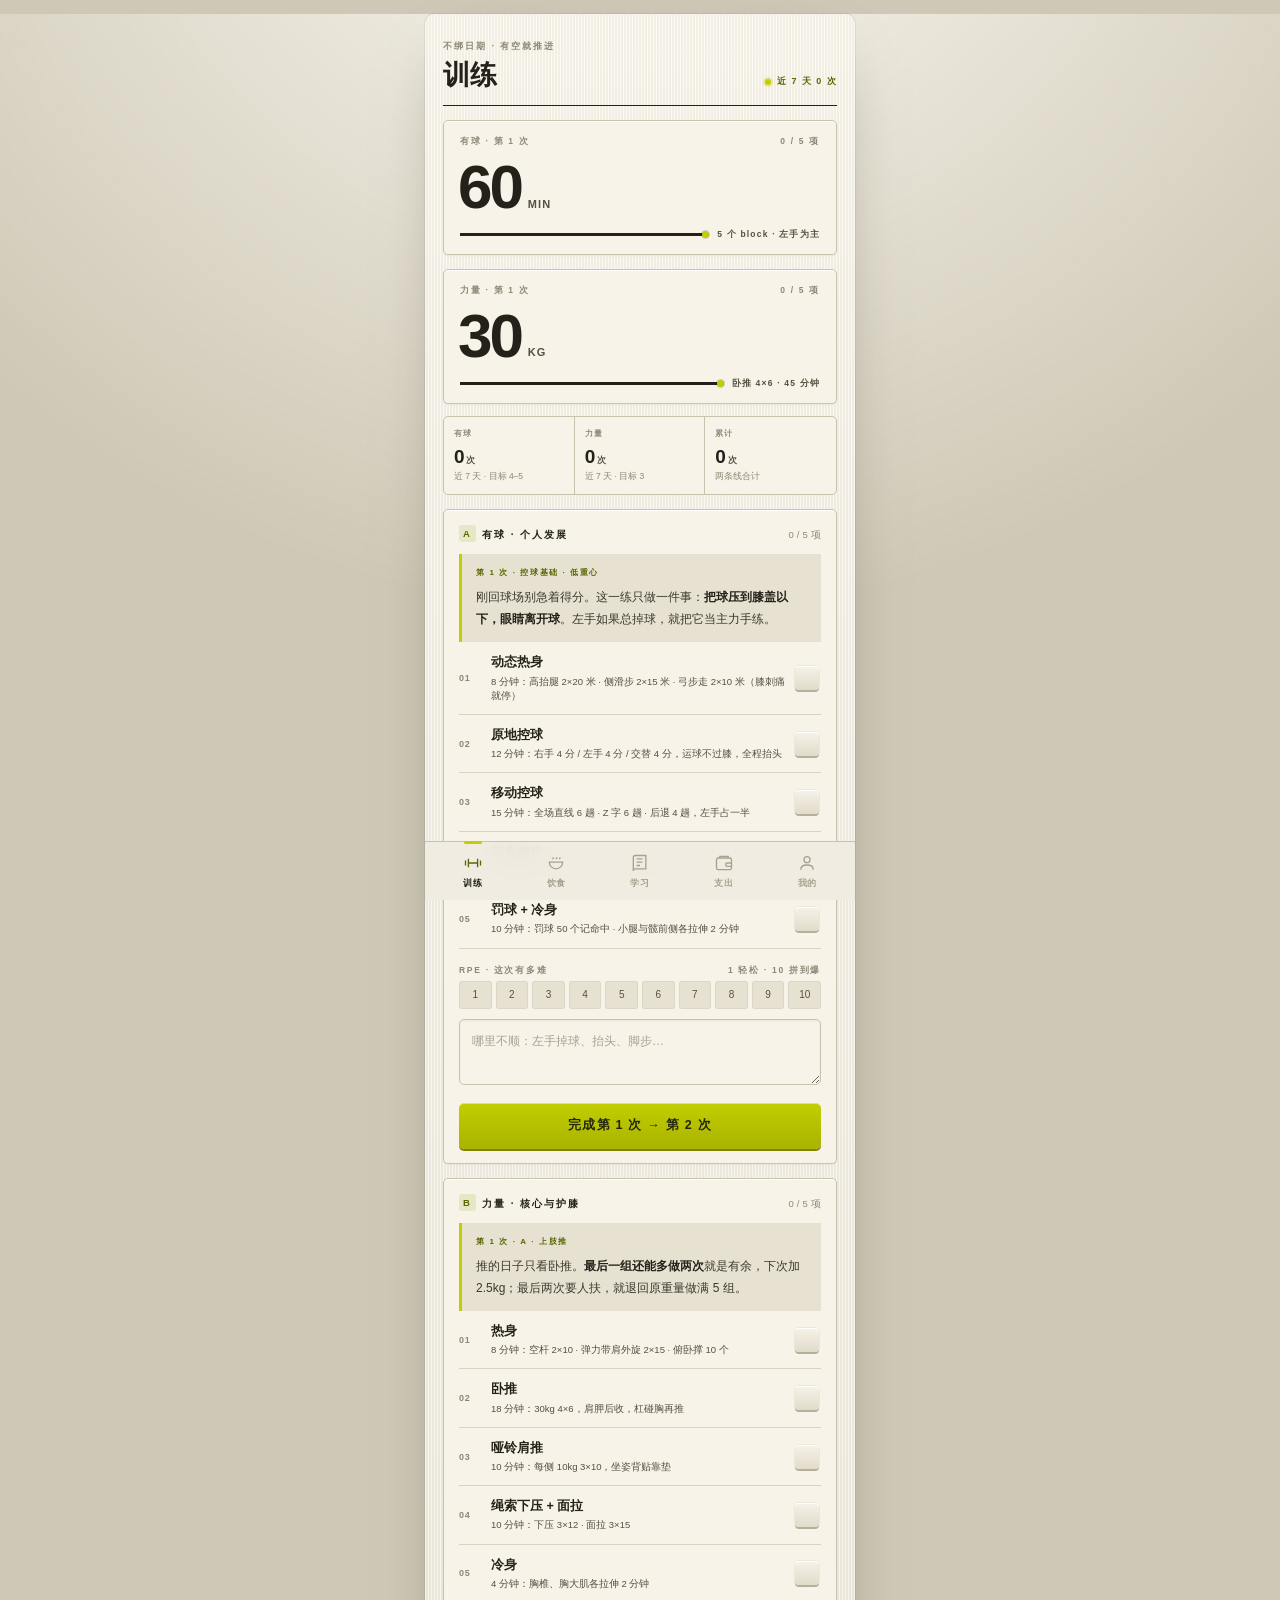
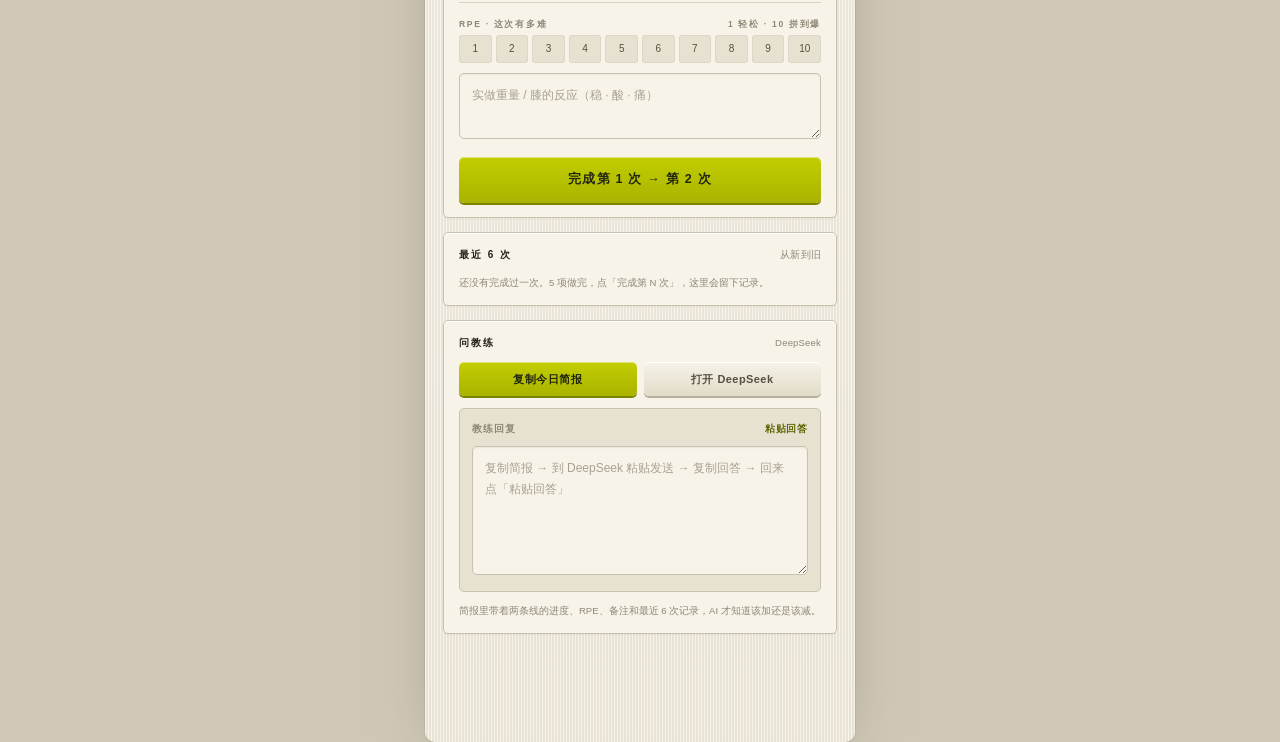
==== commit 037afd9f: "新增支出模块：自然语言记账、周预算统计与复盘" ====
--- a/index.html
+++ b/index.html
@@ -30,6 +30,10 @@
       <svg viewBox="0 0 24 24"><path d="M4 5.5A2.5 2.5 0 0 1 6.5 3H19v16H6.5A2.5 2.5 0 0 0 4 21.5v-16Z"/><path d="M8 7h7M8 11h7M8 15h4"/></svg>
       <span>学习</span>
     </button>
+    <button class="tab" data-tab="expense">
+      <svg viewBox="0 0 24 24"><rect x="3" y="6" width="18" height="14" rx="2"/><path d="M7 6V4h10v2M16 12h5M16 12a2 2 0 1 0 0 4h5"/></svg>
+      <span>支出</span>
+    </button>
     <button class="tab" data-tab="me">
       <svg viewBox="0 0 24 24"><circle cx="12" cy="8" r="3.6"/><path d="M4.5 20c0-3.6 3.4-5.6 7.5-5.6s7.5 2 7.5 5.6"/></svg>
       <span>我的</span>
--- a/styles.css
+++ b/styles.css
@@ -681,7 +681,7 @@
   width: 100%;
   max-width: 430px;
   display: grid;
-  grid-template-columns: repeat(4, 1fr);
+  grid-template-columns: repeat(5, 1fr);
   align-items: end;
   background: rgba(240, 236, 225, .92);
   backdrop-filter: blur(12px);
@@ -795,6 +795,129 @@
 }
 #toast.show { opacity: 1; transform: translate(-50%, 0); }
 
+/* 学习 · 做题记录 */
+.rate { display: flex; align-items: center; gap: 10px; }
+.rate label { flex: 1; position: relative; display: block; }
+.rate input {
+  width: 100%;
+  padding: 9px 12px 24px;
+  text-align: center;
+  font-size: 19px;
+  font-weight: 700;
+  font-variant-numeric: tabular-nums;
+  color: var(--ink);
+  background: var(--panel);
+  border: 1px solid var(--rule);
+  border-radius: var(--r-sm);
+  outline: none;
+  box-shadow: inset 0 1px 2px rgba(35, 33, 25, .06);
+}
+.rate input:focus { border-color: var(--volt-dark); }
+.rate i {
+  position: absolute;
+  left: 0; right: 0; bottom: 7px;
+  text-align: center;
+  font-style: normal;
+  font-size: 8px;
+  letter-spacing: .16em;
+  color: var(--dim);
+}
+.rate > span { font-size: 14px; color: var(--dim); flex: none; }
+
+/* ---------------- 支出 ---------------- */
+.ex-left {
+  margin-top: 13px;
+  font-family: var(--mono);
+  font-size: 47px;
+  font-weight: 700;
+  line-height: 1;
+  letter-spacing: -.055em;
+}
+.ex-left small { font-size: 19px; letter-spacing: 0; margin-right: 5px; vertical-align: 7px; }
+.ex-caption { margin-top: 7px; font-size: 9px; letter-spacing: .16em; color: var(--dim); font-weight: 700; }
+.ex-track { height: 8px; margin-top: 16px; }
+.ex-track span { background: var(--volt); }
+.ex-track span.over { background: var(--rust); }
+.ex-scale { display: flex; justify-content: space-between; gap: 8px; margin-top: 8px; font-size: 9px; color: var(--dim); }
+.ex-mods .mod { padding: 11px 8px; }
+.ex-mods .mod-v { font-family: var(--mono); font-size: 15px; white-space: nowrap; letter-spacing: -.04em; }
+.ex-mods .mod-f { font-size: 8px; }
+.ex-mods .mod.over { background: #F1E0D7; }
+.ex-mods .mod.over::after { background: var(--rust); }
+.ex-warning { border-left-color: var(--rust); }
+.ex-warning .brief-k { color: var(--rust); }
+
+.ex-bars { display: grid; grid-template-columns: repeat(7, 1fr); gap: 6px; height: 125px; }
+.ex-barcol { min-width: 0; display: flex; flex-direction: column; align-items: center; gap: 5px; }
+.ex-bar-val { height: 12px; font-family: var(--mono); font-size: 7.5px; color: var(--ink-2); white-space: nowrap; }
+.ex-bar-track {
+  flex: 1; width: 100%; display: flex; align-items: flex-end; overflow: hidden;
+  background: var(--panel-3); border-radius: 2px; box-shadow: inset 0 1px 2px rgba(50, 44, 30, .16);
+}
+.ex-bar-track > span { display: block; width: 100%; min-height: 0; background: linear-gradient(#C2CE00, #A9B300); }
+.ex-bar-day { width: 24px; height: 22px; display: grid; place-items: center; font-size: 9px; color: var(--dim); border-radius: 3px; }
+.ex-barcol.now .ex-bar-day { background: var(--volt); color: #24260A; font-weight: 800; }
+
+.ex-ask { display: flex; gap: 7px; }
+.ex-ask input {
+  flex: 1; min-width: 0; padding: 0 11px; height: 36px;
+  background: var(--panel); border: 1px solid var(--rule); border-radius: var(--r-sm);
+  outline: none; font-size: 12px; box-shadow: inset 0 1px 2px rgba(50, 44, 30, .06);
+}
+.ex-ask input:focus { border-color: var(--volt-2); box-shadow: 0 0 0 2px rgba(194, 206, 0, .22); }
+.ex-ask .solid { flex: 0 0 auto; height: 36px; }
+.ex-answer { white-space: pre-line; font-size: 11.5px; }
+
+.ex-day + .ex-day { margin-top: 16px; padding-top: 13px; border-top: 1px solid var(--rule); }
+.ex-day-head { display: flex; align-items: baseline; justify-content: space-between; gap: 8px; margin-bottom: 4px; }
+.ex-day-head span { font-size: 10px; font-weight: 700; letter-spacing: .04em; }
+.ex-day-head b { font-family: var(--mono); font-size: 11px; }
+.ex-item {
+  width: 100%; display: grid; grid-template-columns: minmax(0, 1fr) auto 10px; align-items: center; gap: 9px;
+  padding: 11px 0; text-align: left; border-bottom: 1px dashed var(--rule-2);
+}
+.ex-item:last-child { border-bottom: 0; padding-bottom: 2px; }
+.ex-item:active { background: var(--panel-2); }
+.ex-item-main { min-width: 0; display: flex; flex-direction: column; gap: 4px; }
+.ex-item-main b { overflow: hidden; text-overflow: ellipsis; white-space: nowrap; font-size: 12px; }
+.ex-item-main small { font-size: 9px; color: var(--dim); }
+.ex-item-num { font-family: var(--mono); font-size: 12px; font-weight: 700; white-space: nowrap; }
+.ex-item-go { color: var(--dim); font-size: 16px; }
+
+.ex-drafts { margin-top: 14px; }
+.ex-draft { padding: 12px; background: var(--panel); border: 1px solid var(--rule); border-radius: var(--r-sm); }
+.ex-draft + .ex-draft { margin-top: 10px; }
+.ex-draft-top { display: flex; align-items: center; gap: 9px; }
+.ex-desc {
+  flex: 1; min-width: 0; height: 38px; padding: 0 10px; font-size: 13px; font-weight: 700;
+  background: var(--screen); border: 1px solid var(--rule-2); border-radius: 4px; outline: none;
+}
+.ex-amount {
+  flex: 0 0 112px; height: 38px; display: flex; align-items: center; gap: 3px; padding: 0 8px;
+  background: var(--screen); border: 1px solid var(--rule-2); border-radius: 4px;
+}
+.ex-amount span { font-size: 12px; color: var(--dim); }
+.ex-amount input { width: 100%; min-width: 0; border: 0; background: none; outline: none; font-family: var(--mono); font-size: 15px; font-weight: 700; text-align: right; }
+.ex-draft-bottom { display: grid; grid-template-columns: minmax(0, 1.3fr) minmax(0, .8fr) auto; gap: 7px; margin-top: 8px; }
+.ex-draft-bottom input, .ex-draft-bottom select {
+  width: 100%; min-width: 0; height: 31px; padding: 0 7px;
+  background: var(--screen); border: 1px solid var(--rule-2); border-radius: 4px;
+  outline: none; font-size: 10px; color: var(--ink-2);
+}
+.ex-desc:focus, .ex-amount:focus-within, .ex-draft-bottom input:focus, .ex-draft-bottom select:focus { border-color: var(--volt-2); }
+.ex-review > div { display: flex; justify-content: space-between; align-items: baseline; gap: 14px; padding: 9px 0; border-bottom: 1px dashed var(--rule-2); }
+.ex-review > div:last-child { border-bottom: 0; }
+.ex-review span { flex: 0 0 auto; font-size: 9.5px; color: var(--dim); letter-spacing: .05em; }
+.ex-review b { min-width: 0; font-size: 11px; text-align: right; }
+
+@media (max-width: 360px) {
+  .ex-left { font-size: 41px; }
+  .ex-mods .mod-v { font-size: 13px; }
+  .ex-draft-bottom { grid-template-columns: 1fr 1fr; }
+  .ex-draft-bottom .ghost { grid-column: 1 / -1; }
+  .ex-amount { flex-basis: 102px; }
+}
+
 @media (prefers-reduced-motion: reduce) {
   * { animation-duration: .001s !important; transition-duration: .001s !important; }
 }
